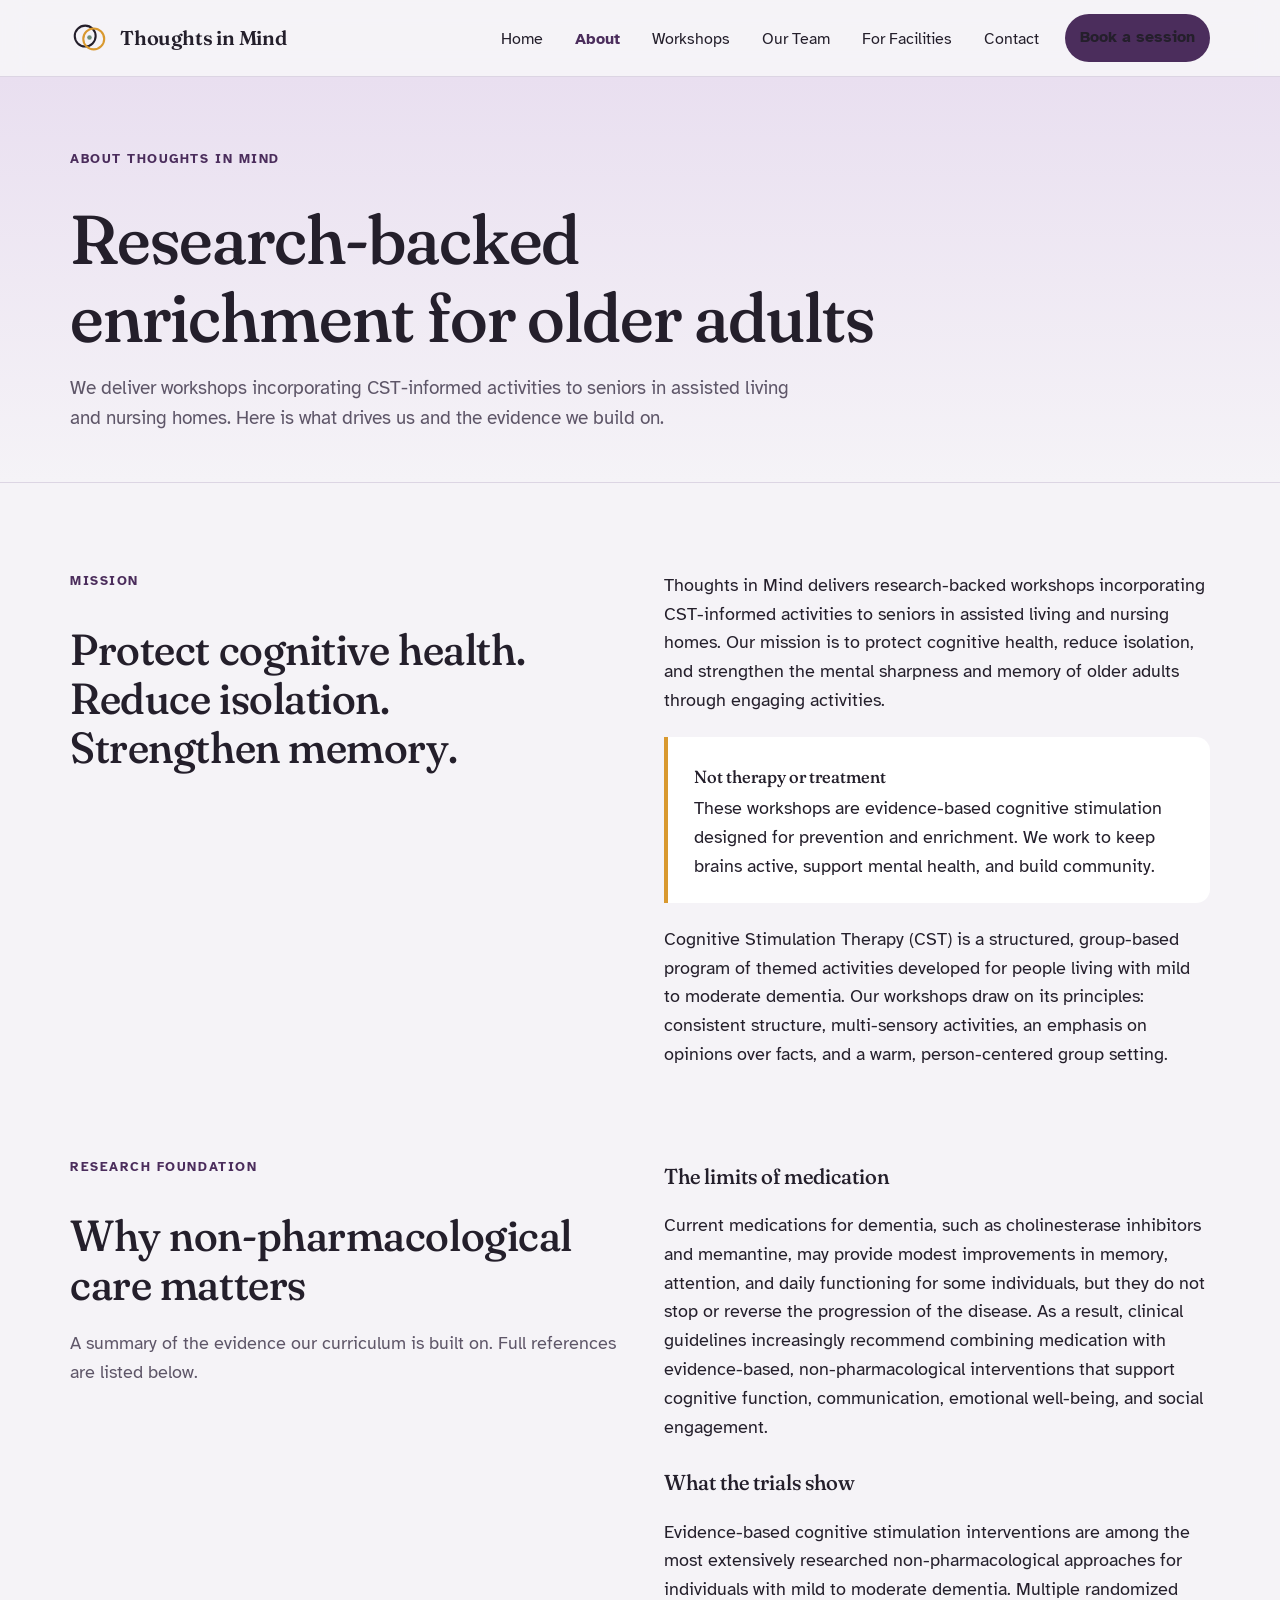
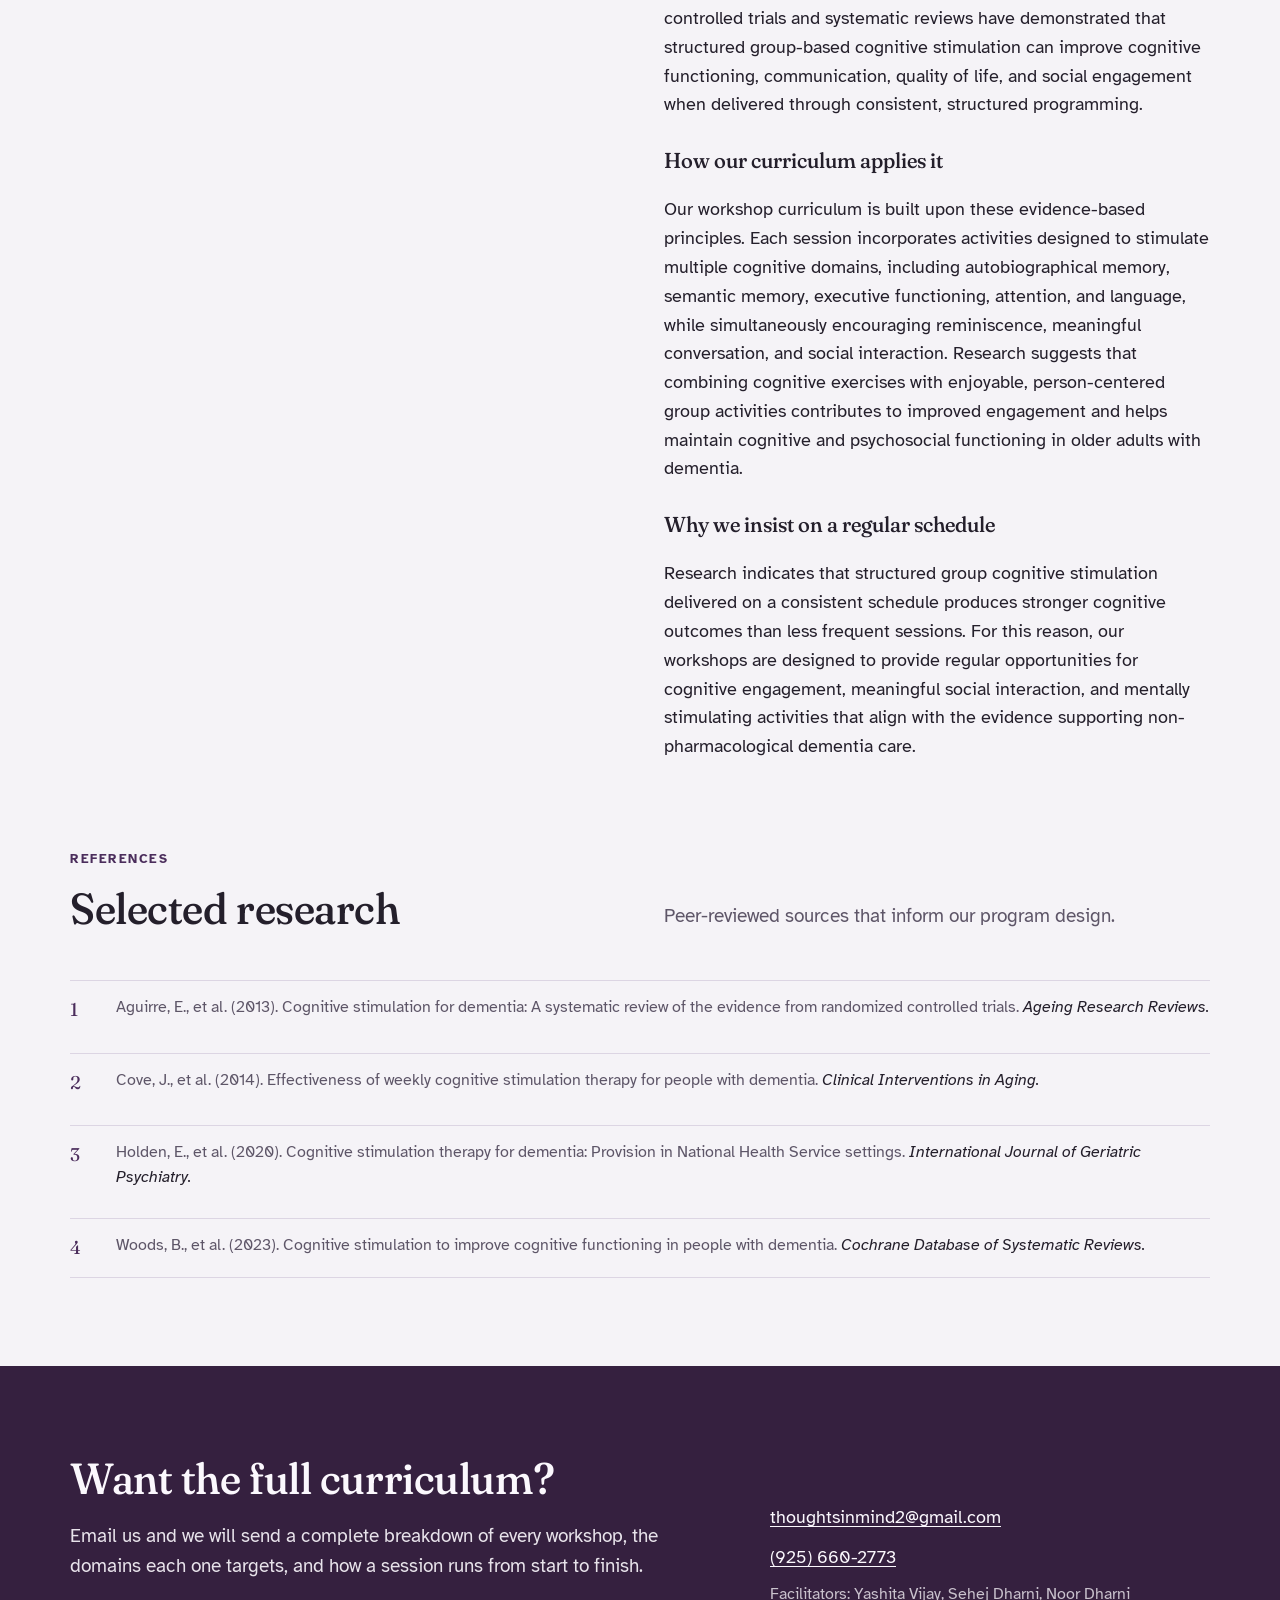
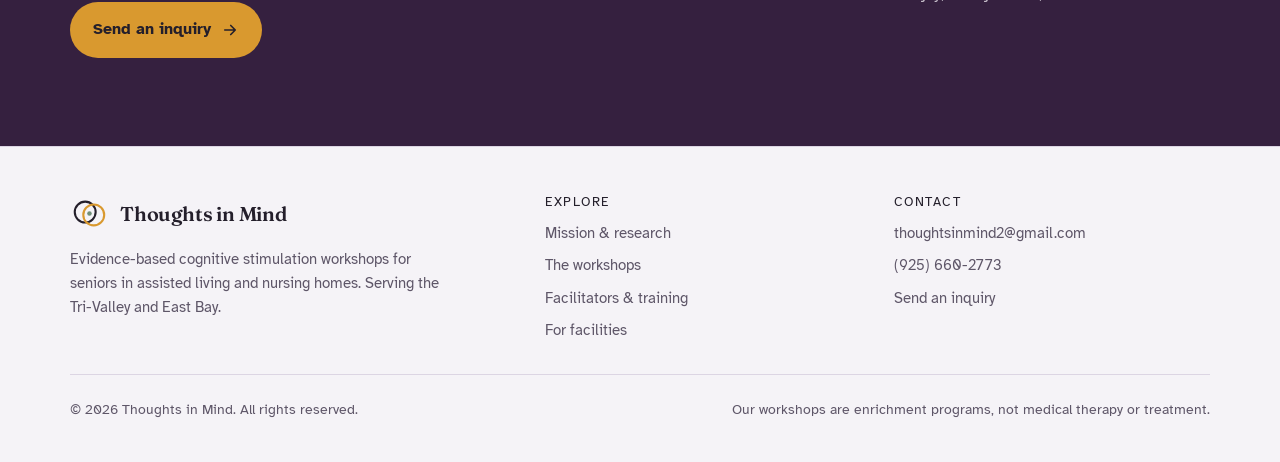
==== about.html @ d36929c8 "Add Thoughts in Mind website Six-page static site: home, about, workshops, team, facilities, contact" ====
<!doctype html>
<html lang="en">
<head>
<meta charset="utf-8">
<meta name="viewport" content="width=device-width, initial-scale=1">
<title>About | Thoughts in Mind</title><meta name="description" content="Our mission and the research foundation behind Thoughts in Mind cognitive stimulation workshops."><link rel="preconnect" href="https://fonts.googleapis.com"><link rel="preconnect" href="https://fonts.gstatic.com" crossorigin><link rel="stylesheet" href="https://fonts.googleapis.com/css2?family=Fraunces:ital,opsz,wght@0,9..144,300..700;1,9..144,300..700&family=Atkinson+Hyperlegible:ital,wght@0,400;0,700;1,400&display=swap"><link rel="stylesheet" href="styles.css">
</head>
<body>
<a class="skip" href="#main">Skip to content</a>
<header class="nav"><div class="wrap">
  <a class="brand" href="index.html"><svg viewBox="0 0 40 40" aria-hidden="true"><circle cx="16" cy="18" r="11" fill="none" stroke="currentColor" stroke-width="2.2"/><circle cx="25" cy="21" r="11" fill="none" stroke="var(--marigold)" stroke-width="2.2"/><circle cx="20.5" cy="19.5" r="2.4" fill="var(--sage)"/></svg><span>Thoughts in Mind</span></a>
  <button class="menu-btn" aria-expanded="false" aria-controls="nav-links" aria-label="Open menu"><svg viewBox="0 0 24 24" fill="none" stroke="currentColor" stroke-width="2" stroke-linecap="round"><path d="M4 7h16M4 12h16M4 17h16"/></svg></button>
  <nav aria-label="Primary"><ul class="nav-links" id="nav-links"><li><a href="index.html">Home</a></li><li><a href="about.html" aria-current="page">About</a></li><li><a href="workshops.html">Workshops</a></li><li><a href="team.html">Our Team</a></li><li><a href="facilities.html">For Facilities</a></li><li><a href="contact.html">Contact</a></li><li class="nav-cta"><a class="btn btn-primary" href="contact.html">Book a session</a></li></ul></nav>
</div></header>
<main id="main">

<section class="page-head"><div class="wrap"><p class="eyebrow">About Thoughts in Mind</p><h1>Research-backed enrichment for older adults</h1><p class="lede">We deliver workshops incorporating CST-informed activities to seniors in assisted living and nursing homes. Here is what drives us and the evidence we build on.</p></div></section>

<section><div class="wrap split">
  <div class="sticky stack"><p class="eyebrow">Mission</p><h2>Protect cognitive health. Reduce isolation. Strengthen memory.</h2></div>
  <div class="prose">
    <p>Thoughts in Mind delivers research-backed workshops incorporating CST-informed activities to seniors in assisted living and nursing homes. Our mission is to protect cognitive health, reduce isolation, and strengthen the mental sharpness and memory of older adults through engaging activities.</p>
    <div class="callout"><h3>Not therapy or treatment</h3><p>These workshops are evidence-based cognitive stimulation designed for prevention and enrichment. We work to keep brains active, support mental health, and build community.</p></div>
    <p>Cognitive Stimulation Therapy (CST) is a structured, group-based program of themed activities developed for people living with mild to moderate dementia. Our workshops draw on its principles: consistent structure, multi-sensory activities, an emphasis on opinions over facts, and a warm, person-centered group setting.</p>
  </div>
</div></section>

<section id="research" style="padding-top:0"><div class="wrap split">
  <div class="sticky stack"><p class="eyebrow">Research foundation</p><h2>Why non-pharmacological care matters</h2><p class="muted">A summary of the evidence our curriculum is built on. Full references are listed below.</p></div>
  <div class="prose">
    <h3>The limits of medication</h3>
    <p>Current medications for dementia, such as cholinesterase inhibitors and memantine, may provide modest improvements in memory, attention, and daily functioning for some individuals, but they do not stop or reverse the progression of the disease. As a result, clinical guidelines increasingly recommend combining medication with evidence-based, non-pharmacological interventions that support cognitive function, communication, emotional well-being, and social engagement.</p>
    <h3>What the trials show</h3>
    <p>Evidence-based cognitive stimulation interventions are among the most extensively researched non-pharmacological approaches for individuals with mild to moderate dementia. Multiple randomized controlled trials and systematic reviews have demonstrated that structured group-based cognitive stimulation can improve cognitive functioning, communication, quality of life, and social engagement when delivered through consistent, structured programming.</p>
    <h3>How our curriculum applies it</h3>
    <p>Our workshop curriculum is built upon these evidence-based principles. Each session incorporates activities designed to stimulate multiple cognitive domains, including autobiographical memory, semantic memory, executive functioning, attention, and language, while simultaneously encouraging reminiscence, meaningful conversation, and social interaction. Research suggests that combining cognitive exercises with enjoyable, person-centered group activities contributes to improved engagement and helps maintain cognitive and psychosocial functioning in older adults with dementia.</p>
    <h3>Why we insist on a regular schedule</h3>
    <p>Research indicates that structured group cognitive stimulation delivered on a consistent schedule produces stronger cognitive outcomes than less frequent sessions. For this reason, our workshops are designed to provide regular opportunities for cognitive engagement, meaningful social interaction, and mentally stimulating activities that align with the evidence supporting non-pharmacological dementia care.</p>
  </div>
</div></section>

<section style="padding-top:0"><div class="wrap">
  <div class="sec-head"><div><p class="eyebrow">References</p><h2>Selected research</h2></div><p class="lede">Peer-reviewed sources that inform our program design.</p></div>
  <ol class="refs">
    <li><span>Aguirre, E., et al. (2013). Cognitive stimulation for dementia: A systematic review of the evidence from randomized controlled trials. <em>Ageing Research Reviews.</em></span></li>
    <li><span>Cove, J., et al. (2014). Effectiveness of weekly cognitive stimulation therapy for people with dementia. <em>Clinical Interventions in Aging.</em></span></li>
    <li><span>Holden, E., et al. (2020). Cognitive stimulation therapy for dementia: Provision in National Health Service settings. <em>International Journal of Geriatric Psychiatry.</em></span></li>
    <li><span>Woods, B., et al. (2023). Cognitive stimulation to improve cognitive functioning in people with dementia. <em>Cochrane Database of Systematic Reviews.</em></span></li>
  </ol>
</div></section>

<section class="cta"><div class="wrap">
  <div class="stack"><h2>Want the full curriculum?</h2><p class="lede" style="color:inherit;opacity:.9">Email us and we will send a complete breakdown of every workshop, the domains each one targets, and how a session runs from start to finish.</p>
    <div class="hero-actions"><a class="btn btn-gold" href="contact.html">Send an inquiry <svg viewBox="0 0 24 24" fill="none" stroke="currentColor" stroke-width="2.2" stroke-linecap="round" stroke-linejoin="round" aria-hidden="true"><path d="M5 12h14M13 6l6 6-6 6"/></svg></a></div></div>
  <div class="contact-lines"><a href="mailto:thoughtsinmind2@gmail.com">thoughtsinmind2@gmail.com</a><a href="tel:+19256602773">(925) 660-2773</a><span class="muted" style="color:inherit;opacity:.75;font-size:1rem">Facilitators: Yashita Vijay, Sehej Dharni, Noor Dharni</span></div>
</div></section>

</main>
<footer><div class="wrap">
  <div><a class="brand" href="index.html"><svg viewBox="0 0 40 40" aria-hidden="true"><circle cx="16" cy="18" r="11" fill="none" stroke="currentColor" stroke-width="2.2"/><circle cx="25" cy="21" r="11" fill="none" stroke="var(--marigold)" stroke-width="2.2"/><circle cx="20.5" cy="19.5" r="2.4" fill="var(--sage)"/></svg><span>Thoughts in Mind</span></a>
    <p style="margin-top:14px;max-width:38ch">Evidence-based cognitive stimulation workshops for seniors in assisted living and nursing homes. Serving the Tri-Valley and East Bay.</p></div>
  <div><h4>Explore</h4><ul><li><a href="about.html">Mission &amp; research</a></li><li><a href="workshops.html">The workshops</a></li><li><a href="team.html">Facilitators &amp; training</a></li><li><a href="facilities.html">For facilities</a></li></ul></div>
  <div><h4>Contact</h4><ul><li><a href="mailto:thoughtsinmind2@gmail.com">thoughtsinmind2@gmail.com</a></li><li><a href="tel:+19256602773">(925) 660-2773</a></li><li><a href="contact.html">Send an inquiry</a></li></ul></div>
  <div class="foot-note"><span>&copy; <span id="year">2026</span> Thoughts in Mind. All rights reserved.</span><span>Our workshops are enrichment programs, not medical therapy or treatment.</span></div>
</div></footer>
<script src="site.js"></script>
</body>
</html>
---- styles.css ----
/* Thoughts in Mind — shared styles */
:root {
  --ground: #F5F3F7;
  --surface: #FFFFFF;
  --surface-2: #ECE7F0;
  --ink: #241F2B;
  --muted: #5E5668;
  --line: #DCD5E3;
  --plum: #4B2D5C;
  --plum-deep: #35203F;
  --plum-soft: #E9DFF0;
  --marigold: #D9992F;
  --marigold-soft: #F7E9CF;
  --sage: #6F8E78;
  --sage-soft: #E1EBE3;
  --on-plum: #FBF8FD;
  --shadow: 0 18px 40px -24px rgba(53, 32, 63, .35);
  --radius: 14px;
  color-scheme: light;
}
@media (prefers-color-scheme: dark) {
  :root:not([data-theme="light"]) {
    --ground: #17131D; --surface: #211B29; --surface-2: #2A2333; --ink: #ECE6F0; --muted: #B3A9BE;
    --line: #362D41; --plum: #CBA9DC; --plum-deep: #E2CDEB; --plum-soft: #2E2438; --marigold: #EEBD5E;
    --marigold-soft: #3A2E1E; --sage: #93B39A; --sage-soft: #1F2B22; --on-plum: #17131D;
    --shadow: 0 18px 40px -24px rgba(0,0,0,.6); color-scheme: dark;
  }
}
:root[data-theme="dark"] {
  --ground: #17131D; --surface: #211B29; --surface-2: #2A2333; --ink: #ECE6F0; --muted: #B3A9BE;
  --line: #362D41; --plum: #CBA9DC; --plum-deep: #E2CDEB; --plum-soft: #2E2438; --marigold: #EEBD5E;
  --marigold-soft: #3A2E1E; --sage: #93B39A; --sage-soft: #1F2B22; --on-plum: #17131D;
  --shadow: 0 18px 40px -24px rgba(0,0,0,.6); color-scheme: dark;
}

*, *::before, *::after { box-sizing: border-box; }
html { scroll-behavior: smooth; }
@media (prefers-reduced-motion: reduce) { html { scroll-behavior: auto; } *, *::before, *::after { animation: none !important; transition: none !important; } }
body {
  margin: 0; background: var(--ground); color: var(--ink);
  font-family: "Atkinson Hyperlegible", "Segoe UI", system-ui, sans-serif;
  font-size: 18px; line-height: 1.6; -webkit-font-smoothing: antialiased;
}
img, svg { max-width: 100%; display: block; }
a { color: var(--plum); text-decoration-thickness: 1px; text-underline-offset: 3px; }
a:hover { color: var(--plum-deep); }
:focus-visible { outline: 3px solid var(--marigold); outline-offset: 3px; border-radius: 4px; }
h1, h2, h3, h4 { font-family: "Fraunces", Georgia, "Times New Roman", serif; font-weight: 500; line-height: 1.12; margin: 0; text-wrap: balance; color: var(--ink); font-variation-settings: "SOFT" 60, "opsz" 72; }
h1 { font-size: clamp(2.5rem, 5.4vw, 4.4rem); letter-spacing: -.015em; }
h2 { font-size: clamp(1.9rem, 3.4vw, 2.75rem); letter-spacing: -.01em; }
h3 { font-size: 1.35rem; }
p { margin: 0; }
.measure { max-width: 66ch; }
.eyebrow { font-size: .8rem; letter-spacing: .12em; text-transform: uppercase; font-weight: 700; color: var(--plum); margin-bottom: 14px; }
.lede { font-size: 1.2rem; color: var(--muted); line-height: 1.55; }
.muted { color: var(--muted); }
.skip { position: absolute; left: -999px; top: 8px; background: var(--plum); color: var(--on-plum); padding: 8px 14px; z-index: 100; }
.skip:focus { left: 8px; }

.wrap { width: min(1140px, calc(100% - 48px)); margin: 0 auto; }
section { padding: 88px 0; }
.stack { display: grid; gap: 20px; }
.stack-sm { display: grid; gap: 12px; }

/* Nav */
.nav { position: sticky; top: 0; z-index: 50; background: color-mix(in srgb, var(--ground) 88%, transparent); backdrop-filter: blur(12px); border-bottom: 1px solid var(--line); }
.nav .wrap { display: flex; align-items: center; justify-content: space-between; gap: 24px; min-height: 76px; }
.brand { display: flex; align-items: center; gap: 12px; white-space: nowrap; text-decoration: none; color: var(--ink); font-family: "Fraunces", Georgia, serif; font-size: 1.25rem; font-weight: 600; letter-spacing: -.01em; }
.brand svg { width: 38px; height: 38px; }
.nav-links { display: flex; align-items: center; gap: 4px; list-style: none; margin: 0; padding: 0; }
.nav-links a { text-decoration: none; color: var(--ink); padding: 10px 14px; border-radius: 999px; font-size: .98rem; }
.nav-links a:hover { background: var(--surface-2); }
.nav-links a[aria-current="page"] { color: var(--plum); font-weight: 700; }
.nav-cta { margin-left: 8px; }
.menu-btn { display: none; background: none; border: 1px solid var(--line); border-radius: 10px; padding: 8px 10px; color: var(--ink); cursor: pointer; }
.menu-btn svg { width: 24px; height: 24px; }
@media (max-width: 900px) {
  .menu-btn { display: inline-flex; }
  .nav-links { display: none; position: absolute; left: 0; right: 0; top: 76px; flex-direction: column; align-items: stretch; background: var(--surface); border-bottom: 1px solid var(--line); padding: 12px 24px 20px; gap: 6px; box-shadow: var(--shadow); }
  .nav-links.open { display: flex; }
  .nav-links a { padding: 12px 14px; }
  .nav-cta { margin: 6px 0 0; }
}

/* Buttons */
.btn { display: inline-flex; align-items: center; gap: 10px; padding: 14px 22px; border-radius: 999px; font-weight: 700; text-decoration: none; font-size: 1rem; border: 1px solid transparent; transition: transform .15s ease, background .15s ease; cursor: pointer; font-family: inherit; }
.btn:hover { transform: translateY(-1px); }
.btn-primary { background: var(--plum); color: var(--on-plum); }
.btn-primary:hover { background: var(--plum-deep); color: var(--on-plum); }
.btn-ghost { background: transparent; color: var(--ink); border-color: var(--line); }
.btn-ghost:hover { background: var(--surface-2); color: var(--ink); }
.btn-gold { background: var(--marigold); color: #241F2B; }
.btn-gold:hover { background: color-mix(in srgb, var(--marigold) 85%, black); color: #241F2B; }
.btn svg { width: 18px; height: 18px; }

/* Hero (home) */
.hero { padding: 72px 0 64px; position: relative; overflow: hidden; }
.hero .wrap { display: grid; grid-template-columns: 1.05fr .95fr; gap: 48px; align-items: center; }
.hero-copy { display: grid; gap: 26px; }
.hero-actions { display: flex; flex-wrap: wrap; gap: 12px; }
.hero-art { position: relative; aspect-ratio: 1 / 1; max-height: 560px; }
.hero-art canvas { width: 100%; height: 100%; border-radius: 50% 50% 50% 50% / 46% 46% 54% 54%; background: radial-gradient(circle at 35% 30%, var(--plum-soft), var(--surface) 70%); box-shadow: var(--shadow); }
.hero-art figcaption { position: absolute; left: 50%; bottom: -14px; transform: translateX(-50%); background: var(--surface); border: 1px solid var(--line); border-radius: 999px; padding: 8px 16px; font-size: .85rem; color: var(--muted); white-space: nowrap; }
.trust { display: flex; flex-wrap: wrap; gap: 10px 28px; padding-top: 6px; border-top: 1px solid var(--line); margin-top: 6px; padding-top: 22px; }
.trust li { list-style: none; display: flex; align-items: center; gap: 10px; font-size: .95rem; color: var(--muted); }
.trust svg { width: 20px; height: 20px; color: var(--sage); flex: none; }
.trust ul { display: contents; }
@media (max-width: 900px) { .hero .wrap { grid-template-columns: 1fr; } .hero-art { max-width: 420px; margin: 0 auto; } }

/* Statement band */
.band { background: var(--plum); color: var(--on-plum); padding: 64px 0; }
.band p, .band h2 { color: var(--on-plum); }
.band .statement { font-family: "Fraunces", Georgia, serif; font-size: clamp(1.5rem, 2.8vw, 2.2rem); line-height: 1.3; font-weight: 400; font-style: italic; max-width: 26ch; text-wrap: balance; }
.band .wrap { display: grid; grid-template-columns: 1.1fr .9fr; gap: 40px; align-items: center; }
.band .aside { font-size: 1.05rem; opacity: .9; max-width: 44ch; }
@media (max-width: 800px) { .band .wrap { grid-template-columns: 1fr; } }

/* Section headers */
.sec-head { display: grid; grid-template-columns: 1fr 1fr; gap: 24px 48px; align-items: end; margin-bottom: 48px; }
.sec-head .lede { max-width: 52ch; }
@media (max-width: 800px) { .sec-head { grid-template-columns: 1fr; } }

/* Pillars */
.pillars { display: grid; grid-template-columns: repeat(3, 1fr); gap: 28px; }
.pillar { display: grid; gap: 14px; padding-top: 22px; border-top: 3px solid var(--marigold); }
.pillar:nth-child(2) { border-top-color: var(--sage); }
.pillar:nth-child(3) { border-top-color: var(--plum); }
.pillar p { color: var(--muted); }
@media (max-width: 800px) { .pillars { grid-template-columns: 1fr; } }

/* Workshop grid */
.topics { display: grid; grid-template-columns: repeat(3, 1fr); gap: 20px; }
.topic { background: var(--surface); border: 1px solid var(--line); border-radius: var(--radius); padding: 26px; display: grid; gap: 12px; align-content: start; text-decoration: none; color: var(--ink); transition: transform .18s ease, box-shadow .18s ease; }
.topic:hover { transform: translateY(-3px); box-shadow: var(--shadow); color: var(--ink); }
.topic .icon { width: 48px; height: 48px; display: grid; place-items: center; border-radius: 12px; background: var(--plum-soft); color: var(--plum); }
.topic .icon svg { width: 26px; height: 26px; }
.topic h3 { font-size: 1.25rem; }
.topic .sub { color: var(--muted); font-size: .98rem; }
.topic .tag { font-size: .8rem; letter-spacing: .08em; text-transform: uppercase; color: var(--sage); font-weight: 700; }
.topic-more { border-style: dashed; background: transparent; justify-items: start; }
@media (max-width: 900px) { .topics { grid-template-columns: 1fr 1fr; } }
@media (max-width: 600px) { .topics { grid-template-columns: 1fr; } }

/* Evidence */
.evidence { background: var(--surface); border-top: 1px solid var(--line); border-bottom: 1px solid var(--line); }
.evidence .wrap { display: grid; grid-template-columns: .9fr 1.1fr; gap: 56px; align-items: start; }
.stat { background: var(--marigold-soft); border-radius: var(--radius); padding: 32px; display: grid; gap: 8px; }
.stat .big { font-family: "Fraunces", Georgia, serif; font-size: clamp(3rem, 6vw, 4.5rem); line-height: 1; color: var(--ink); font-variant-numeric: tabular-nums; }
.stat .cap { color: var(--muted); max-width: 30ch; }
.points { display: grid; gap: 22px; list-style: none; margin: 0; padding: 0; }
.points li { display: grid; grid-template-columns: 44px 1fr; gap: 16px; align-items: start; }
.points .dot { width: 44px; height: 44px; border-radius: 50%; background: var(--sage-soft); color: var(--sage); display: grid; place-items: center; }
.points .dot svg { width: 22px; height: 22px; }
.points h3 { font-size: 1.15rem; margin-bottom: 4px; }
.points p { color: var(--muted); }
@media (max-width: 800px) { .evidence .wrap { grid-template-columns: 1fr; } }

/* Domains strip */
.domains { display: flex; flex-wrap: wrap; gap: 10px; list-style: none; padding: 0; margin: 0; }
.domains li { padding: 10px 16px; border-radius: 999px; background: var(--surface); border: 1px solid var(--line); font-size: .95rem; }

/* Steps */
.steps { display: grid; grid-template-columns: repeat(3, 1fr); gap: 28px; counter-reset: step; }
.step { position: relative; background: var(--surface); border: 1px solid var(--line); border-radius: var(--radius); padding: 28px 26px 26px; display: grid; gap: 10px; align-content: start; }
.step::before { counter-increment: step; content: counter(step); font-family: "Fraunces", Georgia, serif; font-size: 2.4rem; color: var(--marigold); line-height: 1; }
.step p { color: var(--muted); }
@media (max-width: 800px) { .steps { grid-template-columns: 1fr; } }

/* Team */
.team { display: grid; grid-template-columns: repeat(3, 1fr); gap: 24px; }
.person { background: var(--surface); border: 1px solid var(--line); border-radius: var(--radius); padding: 26px; display: grid; gap: 12px; align-content: start; }
.avatar { width: 64px; height: 64px; border-radius: 50%; display: grid; place-items: center; font-family: "Fraunces", Georgia, serif; font-size: 1.4rem; color: var(--on-plum); background: var(--plum); }
.avatar.gold { background: var(--marigold); color: #241F2B; }
.avatar.sage { background: var(--sage); color: #fff; }
.person .role { color: var(--muted); font-size: .98rem; }
.creds { list-style: none; padding: 0; margin: 4px 0 0; display: grid; gap: 8px; font-size: .95rem; }
.creds li { display: flex; gap: 10px; align-items: start; }
.creds svg { width: 18px; height: 18px; flex: none; margin-top: 4px; color: var(--sage); }
@media (max-width: 900px) { .team { grid-template-columns: 1fr; } }

/* CTA */
.cta { background: var(--plum-deep); color: var(--on-plum); }
.cta .wrap { display: grid; grid-template-columns: 1.2fr .8fr; gap: 40px; align-items: center; }
.cta h2, .cta p { color: var(--on-plum); }
.cta .contact-lines { display: grid; gap: 10px; font-size: 1.15rem; }
.cta .contact-lines a { color: var(--on-plum); }
@media (max-width: 800px) { .cta .wrap { grid-template-columns: 1fr; } }
:root[data-theme="dark"] .cta, :root[data-theme="dark"] .band { --on-plum: #17131D; }

/* Footer */
footer { padding: 48px 0 40px; border-top: 1px solid var(--line); color: var(--muted); font-size: .95rem; }
footer .wrap { display: grid; grid-template-columns: 1.4fr 1fr 1fr; gap: 32px; }
footer h4 { font-family: inherit; font-size: .8rem; letter-spacing: .12em; text-transform: uppercase; color: var(--ink); margin-bottom: 12px; }
footer ul { list-style: none; margin: 0; padding: 0; display: grid; gap: 8px; }
footer a { color: var(--muted); text-decoration: none; }
footer a:hover { color: var(--plum); text-decoration: underline; }
.foot-note { grid-column: 1 / -1; padding-top: 24px; border-top: 1px solid var(--line); display: flex; flex-wrap: wrap; justify-content: space-between; gap: 12px; font-size: .88rem; }
@media (max-width: 800px) { footer .wrap { grid-template-columns: 1fr; } }

/* Inner-page header */
.page-head { padding: 72px 0 48px; border-bottom: 1px solid var(--line); background: linear-gradient(180deg, var(--plum-soft), var(--ground)); }
.page-head .wrap { display: grid; gap: 18px; }
.page-head .lede { max-width: 60ch; }

/* Prose */
.prose { display: grid; gap: 22px; max-width: 70ch; }
.prose h2 { margin-top: 24px; font-size: clamp(1.6rem, 2.6vw, 2.1rem); }
.prose h3 { margin-top: 8px; }
.prose ul { margin: 0; padding-left: 22px; display: grid; gap: 8px; }
.split { display: grid; grid-template-columns: 1fr 1fr; gap: 48px; align-items: start; }
.split .sticky { position: sticky; top: 100px; }
@media (max-width: 900px) { .split { grid-template-columns: 1fr; } .split .sticky { position: static; } }

/* Callout */
.callout { background: var(--surface); border-left: 4px solid var(--marigold); border-radius: 0 var(--radius) var(--radius) 0; padding: 22px 26px; display: grid; gap: 8px; }
.callout.sage { border-left-color: var(--sage); }
.callout.plum { border-left-color: var(--plum); }
.callout h3 { font-size: 1.1rem; }

/* References */
.refs { list-style: none; padding: 0; margin: 0; display: grid; gap: 14px; counter-reset: ref; }
.refs li { display: grid; grid-template-columns: 34px 1fr; gap: 12px; font-size: .98rem; color: var(--muted); padding: 14px 0; border-top: 1px solid var(--line); }
.refs li::before { counter-increment: ref; content: counter(ref); font-family: "Fraunces", Georgia, serif; color: var(--plum); font-size: 1.15rem; }
.refs li:last-child { border-bottom: 1px solid var(--line); }
.refs em { color: var(--ink); }

/* Workshop detail list */
.ws-list { display: grid; gap: 20px; }
.ws { display: grid; grid-template-columns: 72px 1fr; gap: 22px; background: var(--surface); border: 1px solid var(--line); border-radius: var(--radius); padding: 28px; }
.ws .icon { width: 64px; height: 64px; display: grid; place-items: center; border-radius: 16px; background: var(--plum-soft); color: var(--plum); }
.ws .icon svg { width: 32px; height: 32px; }
.ws .body { display: grid; gap: 10px; }
.ws .sub { color: var(--plum); font-weight: 700; font-size: .98rem; }
.ws p { color: var(--muted); }
.ws .doms { display: flex; flex-wrap: wrap; gap: 8px; list-style: none; padding: 0; margin: 6px 0 0; }
.ws .doms li { font-size: .82rem; padding: 5px 11px; border-radius: 999px; background: var(--sage-soft); color: var(--ink); }
@media (max-width: 600px) { .ws { grid-template-columns: 1fr; } }

/* Session timeline */
.timeline { display: grid; gap: 0; list-style: none; padding: 0; margin: 0; }
.timeline li { display: grid; grid-template-columns: 110px 1fr; gap: 18px; padding: 18px 0; border-top: 1px solid var(--line); }
.timeline li:last-child { border-bottom: 1px solid var(--line); }
.timeline .t { font-size: .8rem; letter-spacing: .1em; text-transform: uppercase; font-weight: 700; color: var(--marigold); padding-top: 4px; }
.timeline h3 { font-size: 1.1rem; margin-bottom: 4px; }
.timeline p { color: var(--muted); }

/* FAQ */
.faq { display: grid; gap: 0; }
.faq details { border-top: 1px solid var(--line); }
.faq details:last-child { border-bottom: 1px solid var(--line); }
.faq summary { cursor: pointer; padding: 20px 0; font-family: "Fraunces", Georgia, serif; font-size: 1.2rem; list-style: none; display: flex; justify-content: space-between; gap: 16px; align-items: center; }
.faq summary::-webkit-details-marker { display: none; }
.faq summary::after { content: "+"; font-size: 1.6rem; color: var(--plum); line-height: 1; flex: none; }
.faq details[open] summary::after { content: "–"; }
.faq .a { padding: 0 0 22px; color: var(--muted); max-width: 66ch; }

/* Checklist */
.check { list-style: none; padding: 0; margin: 0; display: grid; gap: 12px; }
.check li { display: grid; grid-template-columns: 26px 1fr; gap: 12px; align-items: start; }
.check svg { width: 22px; height: 22px; color: var(--sage); margin-top: 4px; }

/* Contact */
.contact-grid { display: grid; grid-template-columns: .9fr 1.1fr; gap: 48px; align-items: start; }
.contact-card { background: var(--surface); border: 1px solid var(--line); border-radius: var(--radius); padding: 28px; display: grid; gap: 18px; }
.contact-card .line { display: grid; gap: 4px; }
.contact-card .line span { font-size: .8rem; letter-spacing: .1em; text-transform: uppercase; color: var(--muted); font-weight: 700; }
.contact-card .line a { font-size: 1.15rem; text-decoration: none; }
form { display: grid; gap: 18px; }
.field { display: grid; gap: 6px; }
.field label { font-weight: 700; font-size: .95rem; }
.field input, .field select, .field textarea { font: inherit; padding: 12px 14px; border: 1px solid var(--line); border-radius: 10px; background: var(--surface); color: var(--ink); width: 100%; }
.field textarea { min-height: 140px; resize: vertical; }
.two { display: grid; grid-template-columns: 1fr 1fr; gap: 18px; }
.form-note { font-size: .9rem; color: var(--muted); }
@media (max-width: 900px) { .contact-grid { grid-template-columns: 1fr; } .two { grid-template-columns: 1fr; } }

/* Utility */
.grid-2 { display: grid; grid-template-columns: 1fr 1fr; gap: 28px; }
@media (max-width: 800px) { .grid-2 { grid-template-columns: 1fr; } }
.card { background: var(--surface); border: 1px solid var(--line); border-radius: var(--radius); padding: 26px; display: grid; gap: 12px; align-content: start; }
.card p { color: var(--muted); }
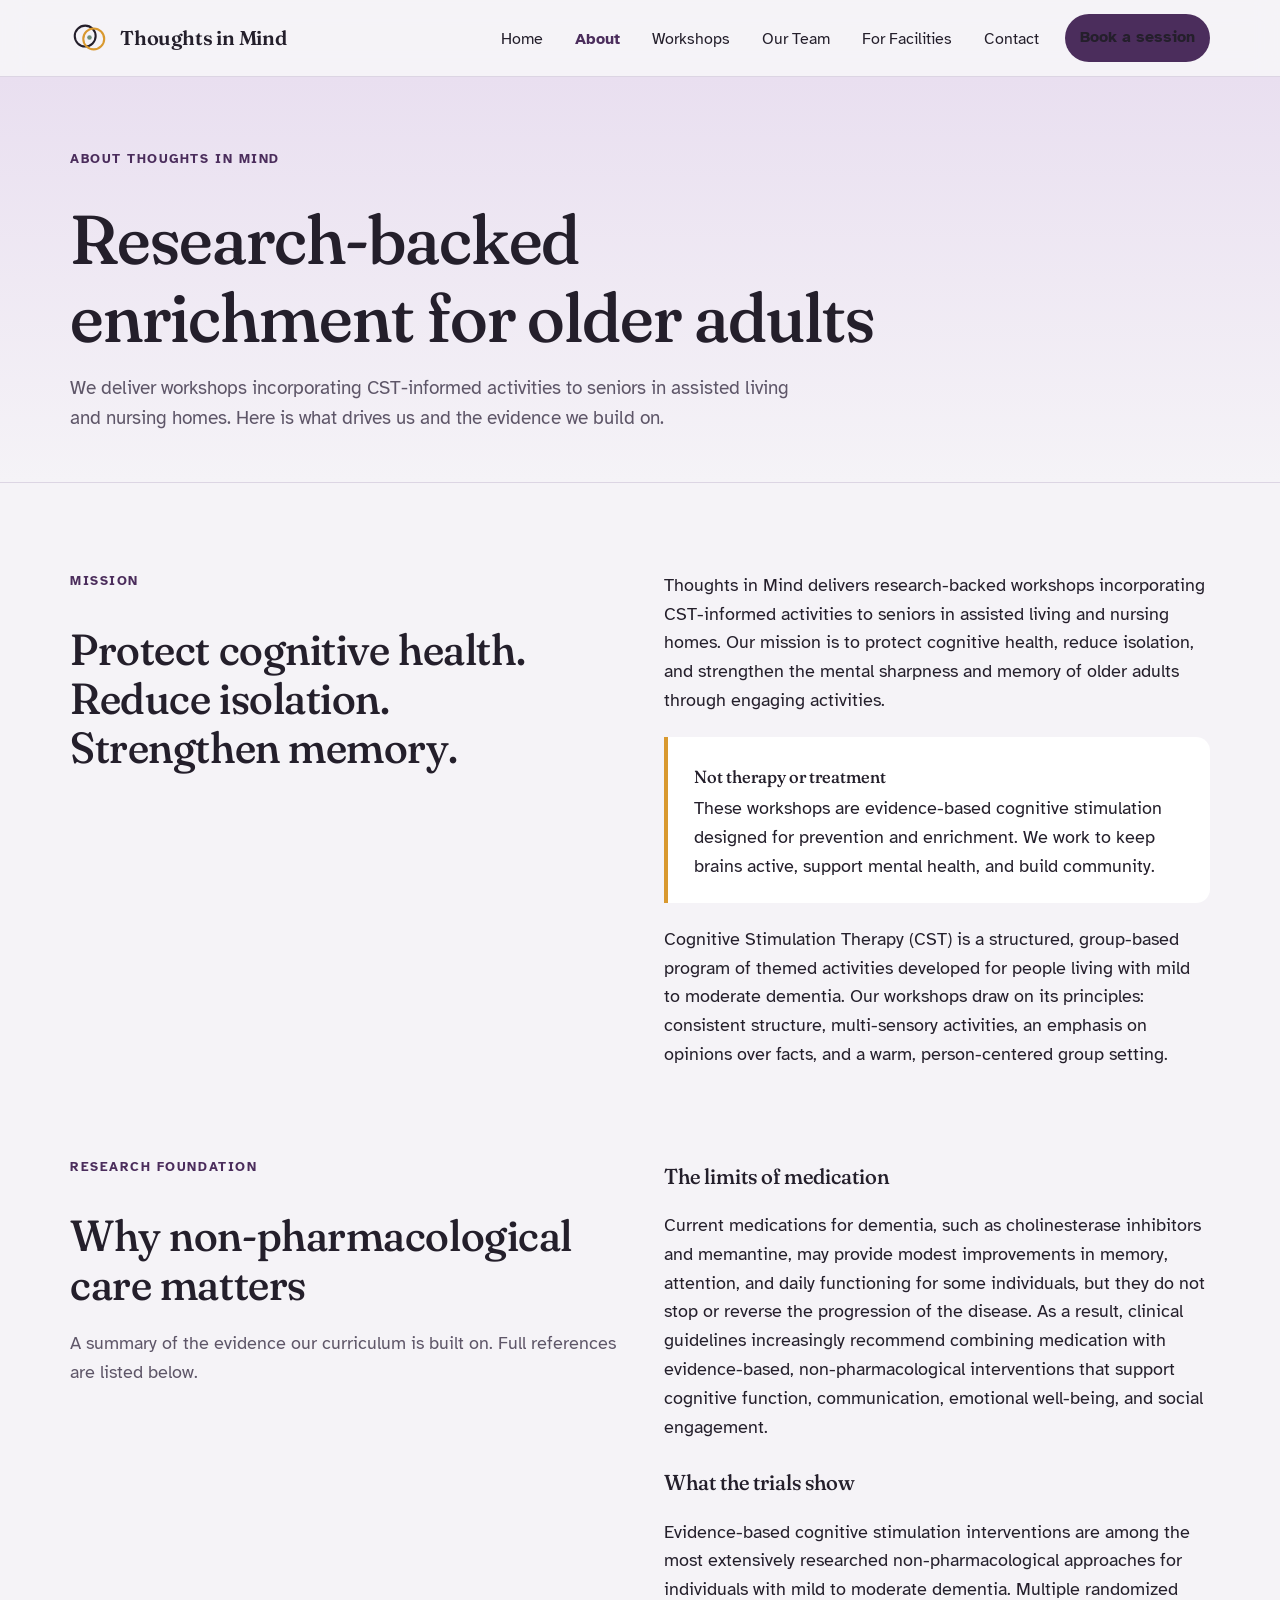
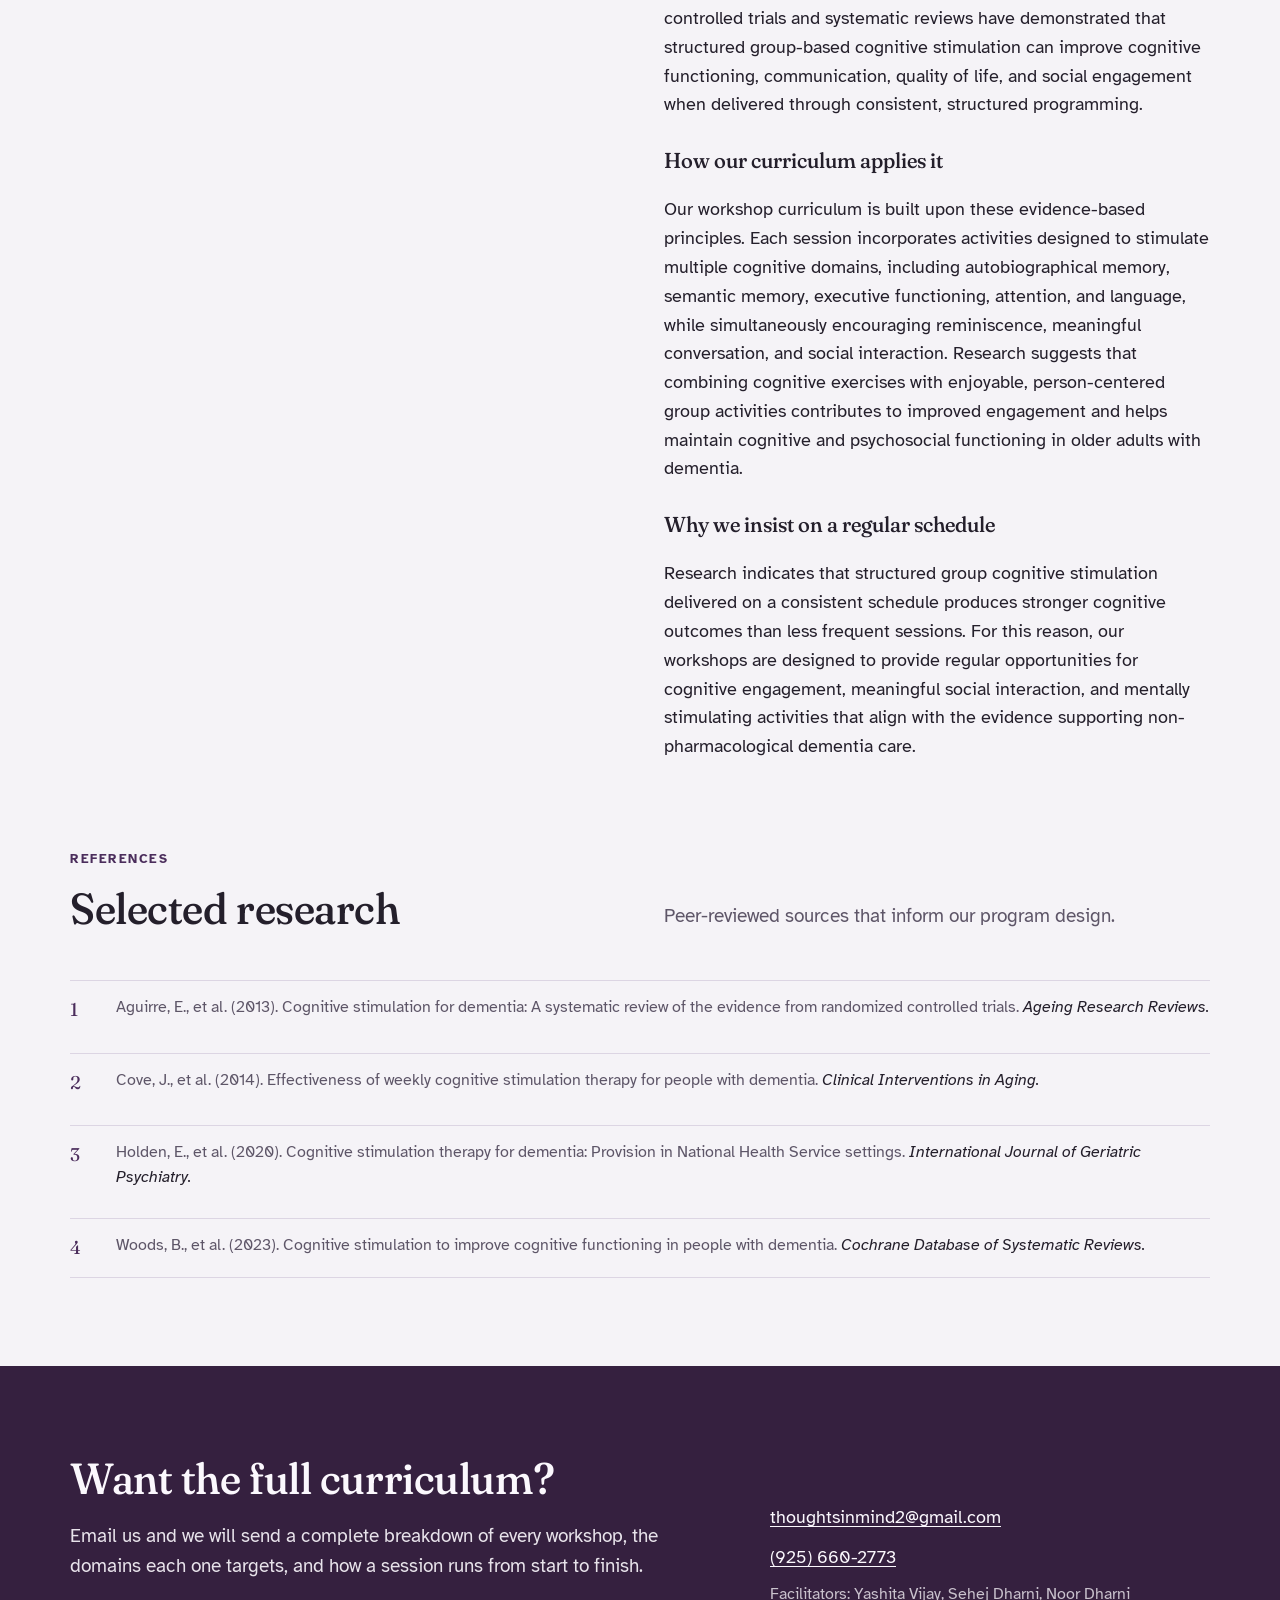
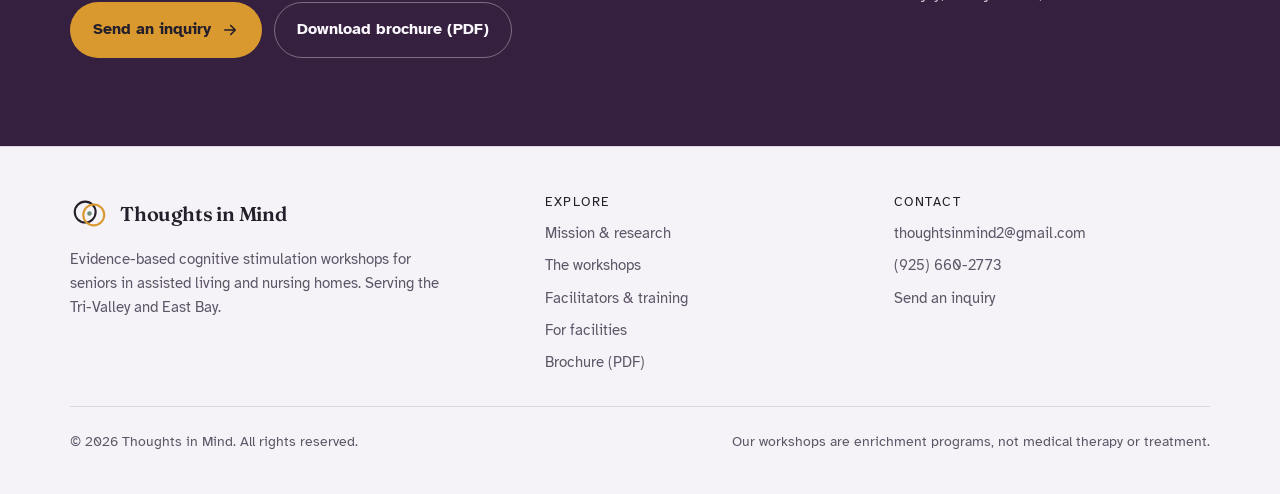
==== commit af43392a: "Add session photos, gallery, and downloadable PDF brochure Co-Authored-By: Claude Fable 5.1 <noreply" ====
--- a/about.html
+++ b/about.html
@@ -51,7 +51,7 @@
 
 <section class="cta"><div class="wrap">
   <div class="stack"><h2>Want the full curriculum?</h2><p class="lede" style="color:inherit;opacity:.9">Email us and we will send a complete breakdown of every workshop, the domains each one targets, and how a session runs from start to finish.</p>
-    <div class="hero-actions"><a class="btn btn-gold" href="contact.html">Send an inquiry <svg viewBox="0 0 24 24" fill="none" stroke="currentColor" stroke-width="2.2" stroke-linecap="round" stroke-linejoin="round" aria-hidden="true"><path d="M5 12h14M13 6l6 6-6 6"/></svg></a></div></div>
+    <div class="hero-actions"><a class="btn btn-gold" href="contact.html">Send an inquiry <svg viewBox="0 0 24 24" fill="none" stroke="currentColor" stroke-width="2.2" stroke-linecap="round" stroke-linejoin="round" aria-hidden="true"><path d="M5 12h14M13 6l6 6-6 6"/></svg></a><a class="btn btn-ghost" style="color:inherit;border-color:rgba(255,255,255,.35)" href="Thoughts-in-Mind-Brochure.pdf" download>Download brochure (PDF)</a></div></div>
   <div class="contact-lines"><a href="mailto:thoughtsinmind2@gmail.com">thoughtsinmind2@gmail.com</a><a href="tel:+19256602773">(925) 660-2773</a><span class="muted" style="color:inherit;opacity:.75;font-size:1rem">Facilitators: Yashita Vijay, Sehej Dharni, Noor Dharni</span></div>
 </div></section>
 
@@ -59,7 +59,7 @@
 <footer><div class="wrap">
   <div><a class="brand" href="index.html"><svg viewBox="0 0 40 40" aria-hidden="true"><circle cx="16" cy="18" r="11" fill="none" stroke="currentColor" stroke-width="2.2"/><circle cx="25" cy="21" r="11" fill="none" stroke="var(--marigold)" stroke-width="2.2"/><circle cx="20.5" cy="19.5" r="2.4" fill="var(--sage)"/></svg><span>Thoughts in Mind</span></a>
     <p style="margin-top:14px;max-width:38ch">Evidence-based cognitive stimulation workshops for seniors in assisted living and nursing homes. Serving the Tri-Valley and East Bay.</p></div>
-  <div><h4>Explore</h4><ul><li><a href="about.html">Mission &amp; research</a></li><li><a href="workshops.html">The workshops</a></li><li><a href="team.html">Facilitators &amp; training</a></li><li><a href="facilities.html">For facilities</a></li></ul></div>
+  <div><h4>Explore</h4><ul><li><a href="about.html">Mission &amp; research</a></li><li><a href="workshops.html">The workshops</a></li><li><a href="team.html">Facilitators &amp; training</a></li><li><a href="facilities.html">For facilities</a></li><li><a href="Thoughts-in-Mind-Brochure.pdf" download>Brochure (PDF)</a></li></ul></div>
   <div><h4>Contact</h4><ul><li><a href="mailto:thoughtsinmind2@gmail.com">thoughtsinmind2@gmail.com</a></li><li><a href="tel:+19256602773">(925) 660-2773</a></li><li><a href="contact.html">Send an inquiry</a></li></ul></div>
   <div class="foot-note"><span>&copy; <span id="year">2026</span> Thoughts in Mind. All rights reserved.</span><span>Our workshops are enrichment programs, not medical therapy or treatment.</span></div>
 </div></footer>
--- a/styles.css
+++ b/styles.css
@@ -279,3 +279,32 @@
 @media (max-width: 800px) { .grid-2 { grid-template-columns: 1fr; } }
 .card { background: var(--surface); border: 1px solid var(--line); border-radius: var(--radius); padding: 26px; display: grid; gap: 12px; align-content: start; }
 .card p { color: var(--muted); }
+
+/* Photos */
+.hero-photo { position: relative; aspect-ratio: 4 / 5; max-height: 600px; margin: 0; }
+.hero-photo img { width: 100%; height: 100%; object-fit: cover; border-radius: 46% 54% 50% 50% / 52% 48% 52% 48%; box-shadow: var(--shadow); }
+.hero-photo::before { content: ""; position: absolute; inset: -18px -18px auto auto; width: 42%; aspect-ratio: 1; border-radius: 50%; background: var(--marigold-soft); z-index: -1; }
+.hero-photo::after { content: ""; position: absolute; left: -22px; bottom: 6%; width: 30%; aspect-ratio: 1; border-radius: 50%; background: var(--sage-soft); z-index: -1; }
+.hero-photo figcaption { position: absolute; left: 50%; bottom: -14px; transform: translateX(-50%); background: var(--surface); border: 1px solid var(--line); border-radius: 999px; padding: 8px 16px; font-size: .85rem; color: var(--muted); white-space: nowrap; }
+@media (max-width: 900px) { .hero-photo { max-width: 400px; margin: 0 auto; } }
+
+.gallery { display: grid; grid-template-columns: repeat(4, 1fr); grid-auto-rows: 240px; gap: 16px; }
+.gallery figure { margin: 0; position: relative; border-radius: var(--radius); overflow: hidden; background: var(--surface-2); }
+.gallery img { width: 100%; height: 100%; object-fit: cover; transition: transform .4s ease; }
+.gallery figure:hover img { transform: scale(1.03); }
+.gallery figcaption { position: absolute; left: 0; right: 0; bottom: 0; padding: 40px 16px 14px; color: #fff; font-size: .92rem; background: linear-gradient(180deg, transparent, rgba(36,31,43,.82)); }
+.gallery .tall { grid-row: span 2; }
+.gallery .wide { grid-column: span 2; }
+@media (max-width: 900px) { .gallery { grid-template-columns: 1fr 1fr; grid-auto-rows: 200px; } }
+@media (max-width: 560px) { .gallery { grid-template-columns: 1fr; grid-auto-rows: 240px; } .gallery .tall { grid-row: span 1; } .gallery .wide { grid-column: span 1; } }
+
+.photo-band { display: grid; grid-template-columns: 1fr 1fr; gap: 24px; }
+.photo-band figure { margin: 0; border-radius: var(--radius); overflow: hidden; aspect-ratio: 3 / 2; }
+.photo-band img { width: 100%; height: 100%; object-fit: cover; }
+@media (max-width: 700px) { .photo-band { grid-template-columns: 1fr; } }
+
+.split-photo { border-radius: var(--radius); overflow: hidden; aspect-ratio: 4 / 5; margin: 0; }
+.split-photo img { width: 100%; height: 100%; object-fit: cover; }
+
+.dl { display: inline-flex; align-items: center; gap: 10px; }
+.dl small { font-weight: 400; opacity: .75; }
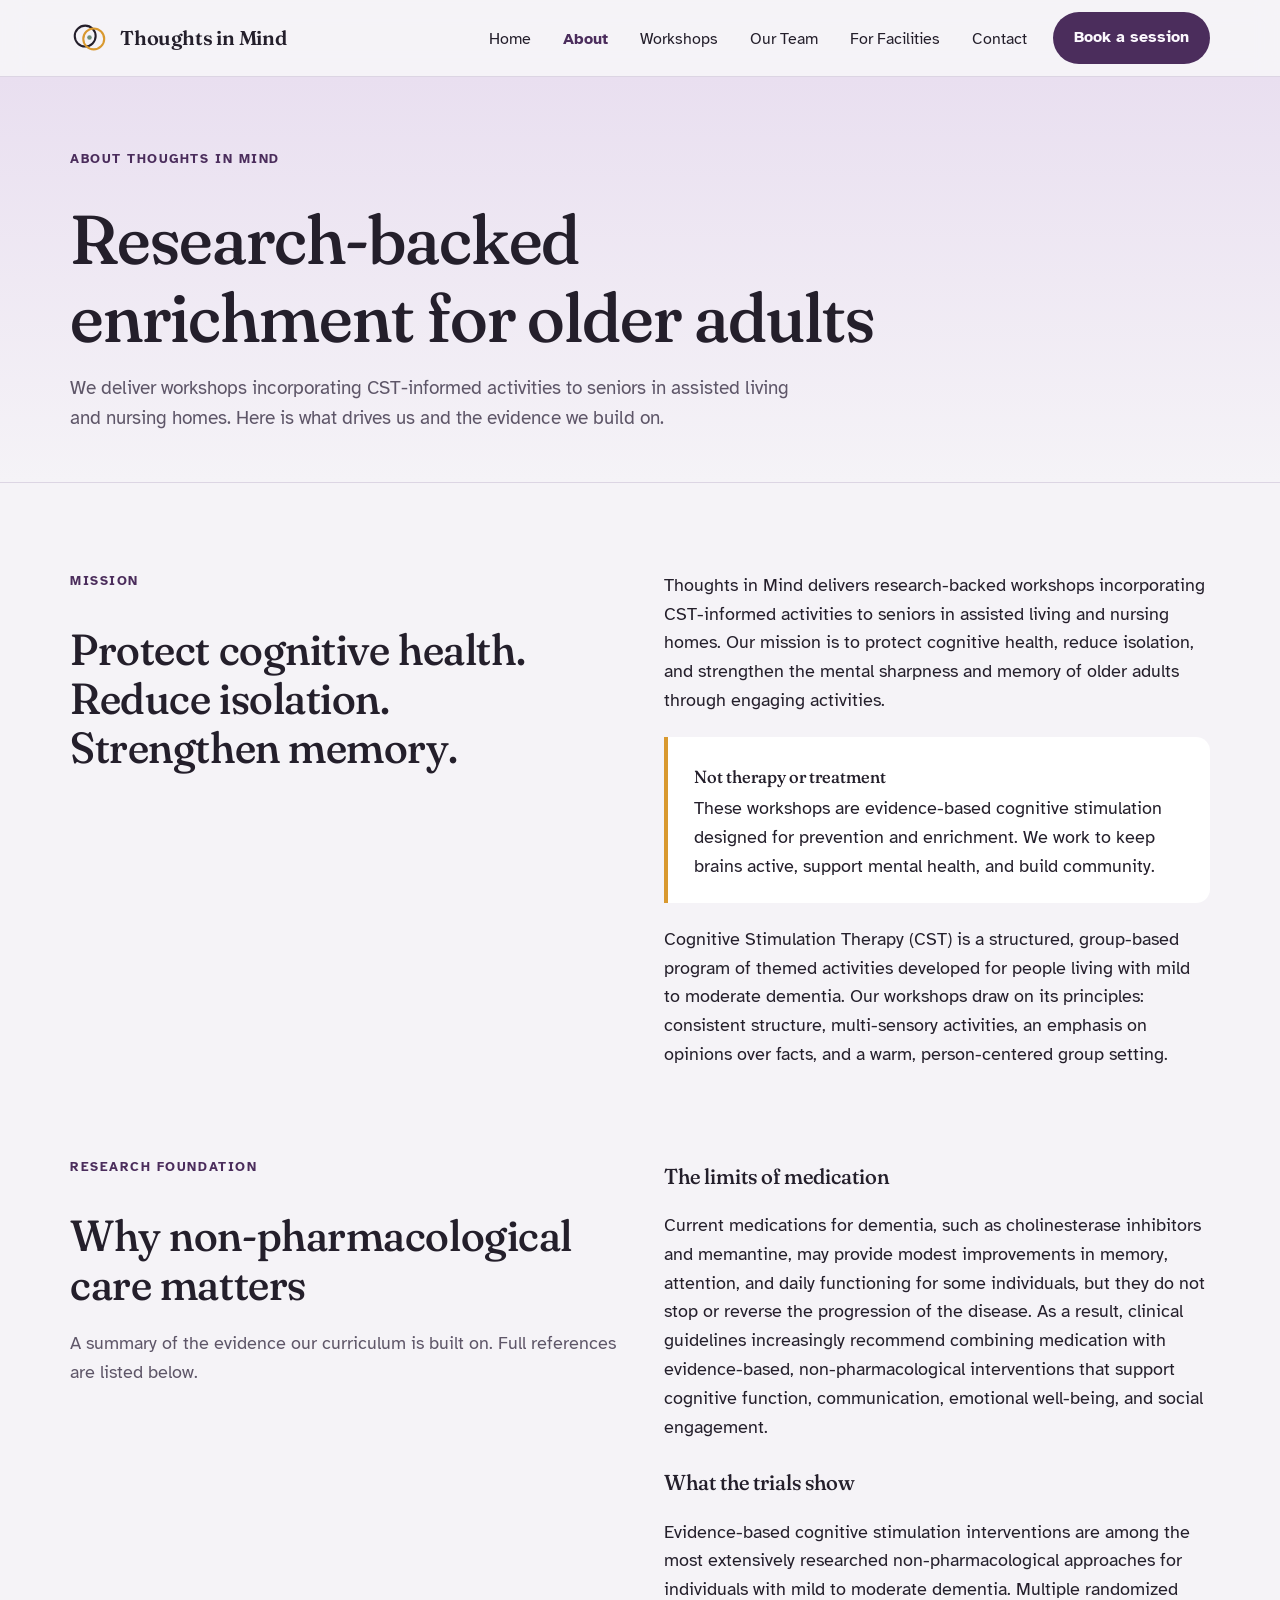
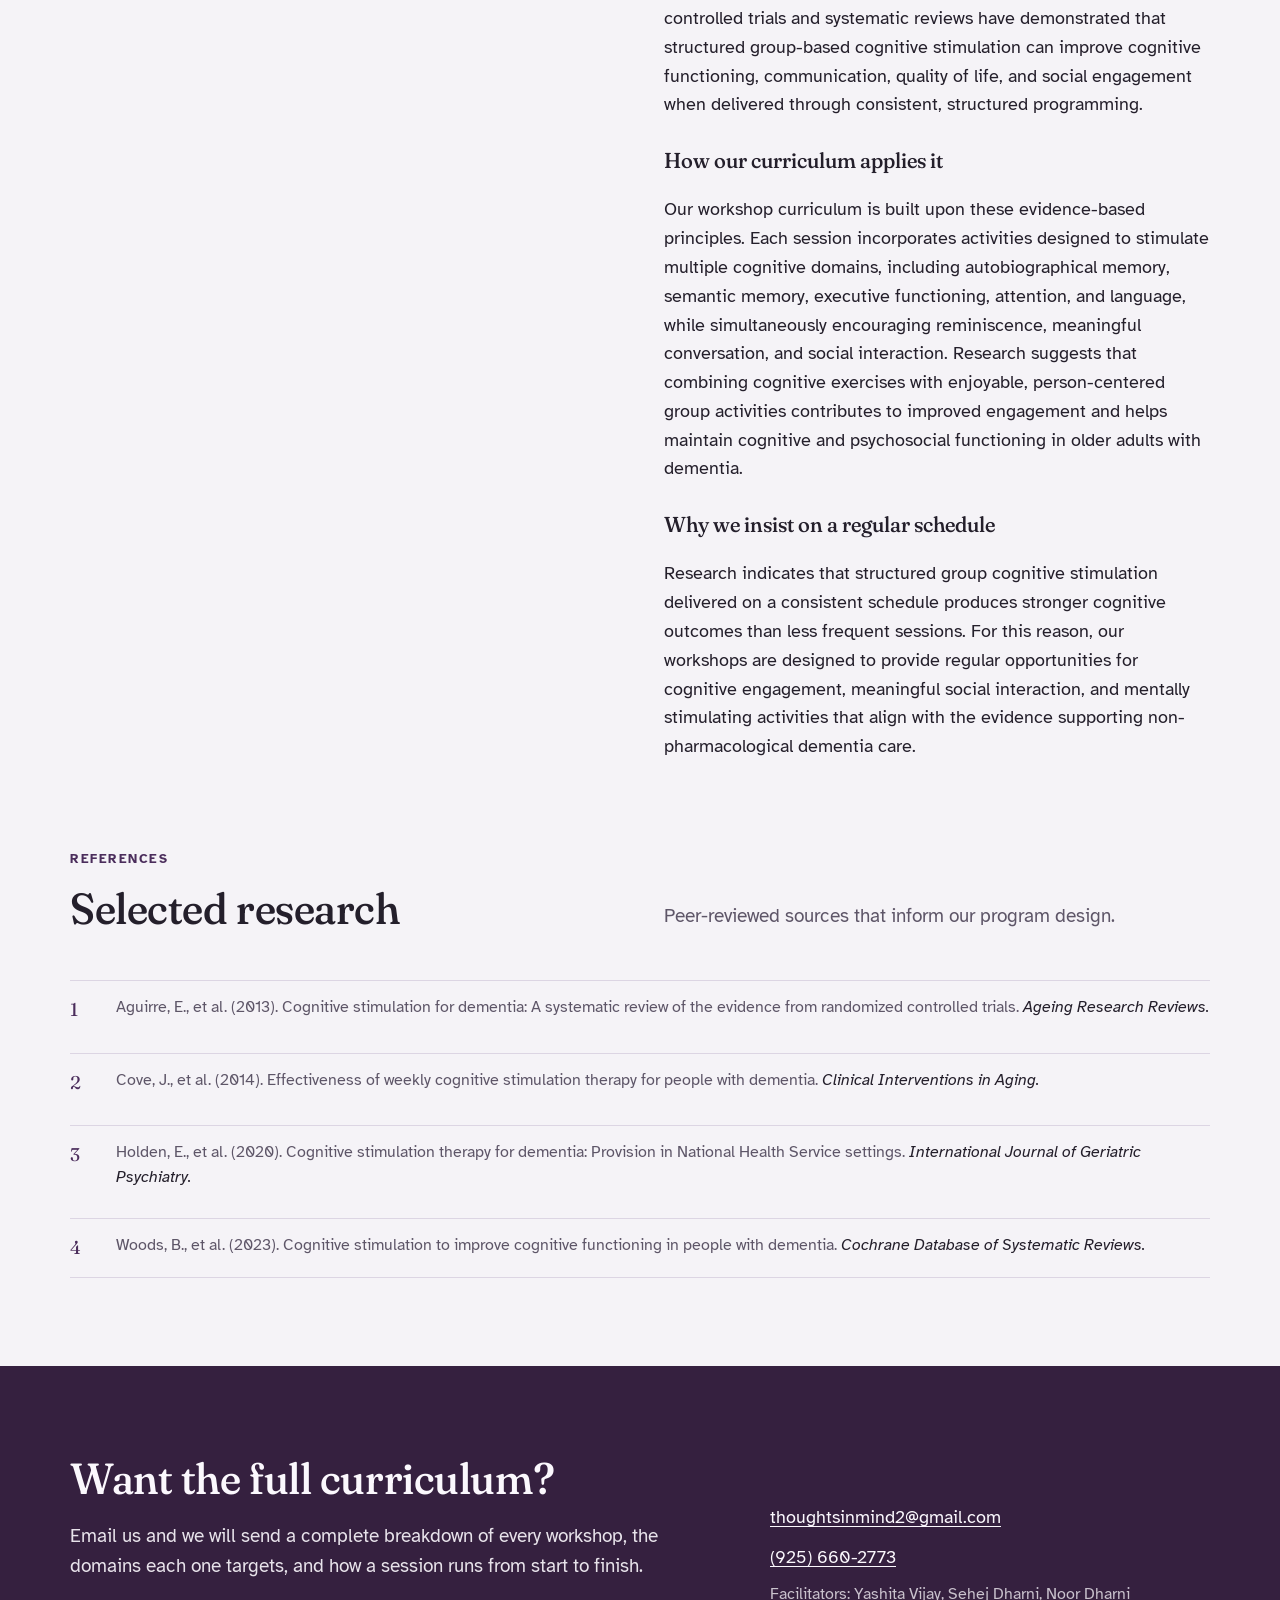
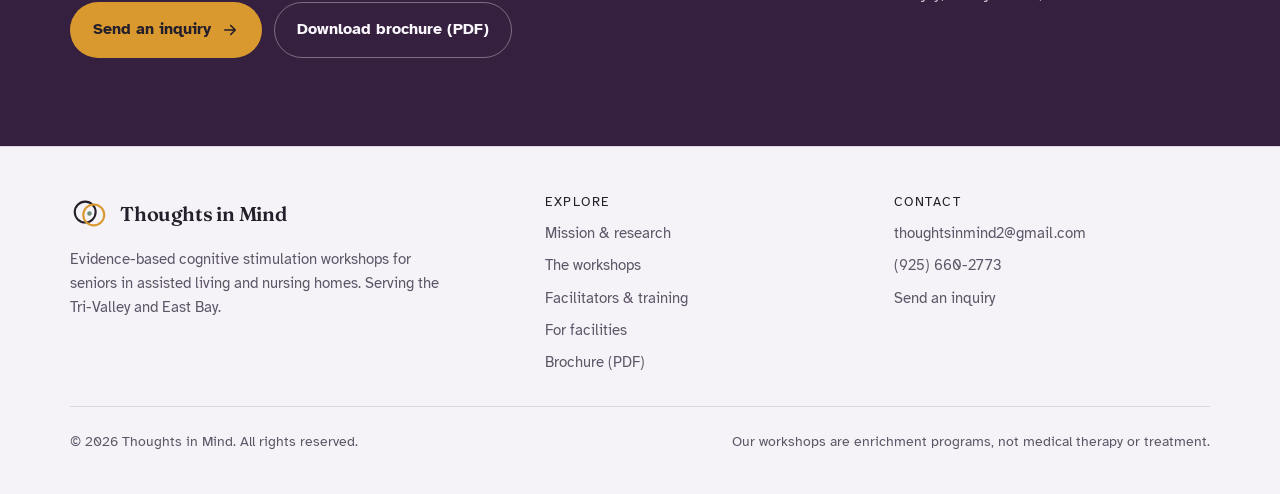
==== commit 1bcecdb7: "Restore animated hero, add link-preview image and Open Graph tags Co-Authored-By: Claude Fable 5.1 <" ====
--- a/about.html
+++ b/about.html
@@ -3,7 +3,7 @@
 <head>
 <meta charset="utf-8">
 <meta name="viewport" content="width=device-width, initial-scale=1">
-<title>About | Thoughts in Mind</title><meta name="description" content="Our mission and the research foundation behind Thoughts in Mind cognitive stimulation workshops."><link rel="preconnect" href="https://fonts.googleapis.com"><link rel="preconnect" href="https://fonts.gstatic.com" crossorigin><link rel="stylesheet" href="https://fonts.googleapis.com/css2?family=Fraunces:ital,opsz,wght@0,9..144,300..700;1,9..144,300..700&family=Atkinson+Hyperlegible:ital,wght@0,400;0,700;1,400&display=swap"><link rel="stylesheet" href="styles.css">
+<title>About | Thoughts in Mind</title><meta name="description" content="Our mission and the research foundation behind Thoughts in Mind cognitive stimulation workshops."><meta property="og:type" content="website"><meta property="og:site_name" content="Thoughts in Mind"><meta property="og:title" content="About | Thoughts in Mind"><meta property="og:description" content="Our mission and the research foundation behind Thoughts in Mind cognitive stimulation workshops."><meta property="og:url" content="https://thoughtsinmind.org/about.html"><meta property="og:image" content="https://thoughtsinmind.org/images/og.png"><meta property="og:image:width" content="1200"><meta property="og:image:height" content="630"><meta name="twitter:card" content="summary_large_image"><meta name="twitter:title" content="About | Thoughts in Mind"><meta name="twitter:description" content="Our mission and the research foundation behind Thoughts in Mind cognitive stimulation workshops."><meta name="twitter:image" content="https://thoughtsinmind.org/images/og.png"><link rel="canonical" href="https://thoughtsinmind.org/about.html"><link rel="preconnect" href="https://fonts.googleapis.com"><link rel="preconnect" href="https://fonts.gstatic.com" crossorigin><link rel="stylesheet" href="https://fonts.googleapis.com/css2?family=Fraunces:ital,opsz,wght@0,9..144,300..700;1,9..144,300..700&family=Atkinson+Hyperlegible:ital,wght@0,400;0,700;1,400&display=swap"><link rel="stylesheet" href="styles.css">
 </head>
 <body>
 <a class="skip" href="#main">Skip to content</a>
--- a/styles.css
+++ b/styles.css
@@ -308,3 +308,12 @@
 
 .dl { display: inline-flex; align-items: center; gap: 10px; }
 .dl small { font-weight: 400; opacity: .75; }
+
+/* Nav CTA: beat the generic .nav-links a rules */
+.nav-links .nav-cta .btn-primary, .nav-links .nav-cta .btn-primary:hover, .nav-links .nav-cta .btn-primary[aria-current="page"] { color: var(--on-plum); background: var(--plum); font-weight: 700; padding: 12px 20px; }
+.nav-links .nav-cta .btn-primary:hover { background: var(--plum-deep); }
+
+/* Contact: prepared-message panel */
+.sent-panel { background: var(--surface); border: 1px solid var(--line); border-left: 4px solid var(--sage); border-radius: 0 var(--radius) var(--radius) 0; padding: 22px 24px; display: grid; gap: 12px; }
+.sent-panel h3 { font-size: 1.15rem; }
+.sent-panel pre { margin: 0; white-space: pre-wrap; word-break: break-word; font: inherit; font-size: .95rem; background: var(--ground); border: 1px solid var(--line); border-radius: 10px; padding: 14px 16px; color: var(--ink); }
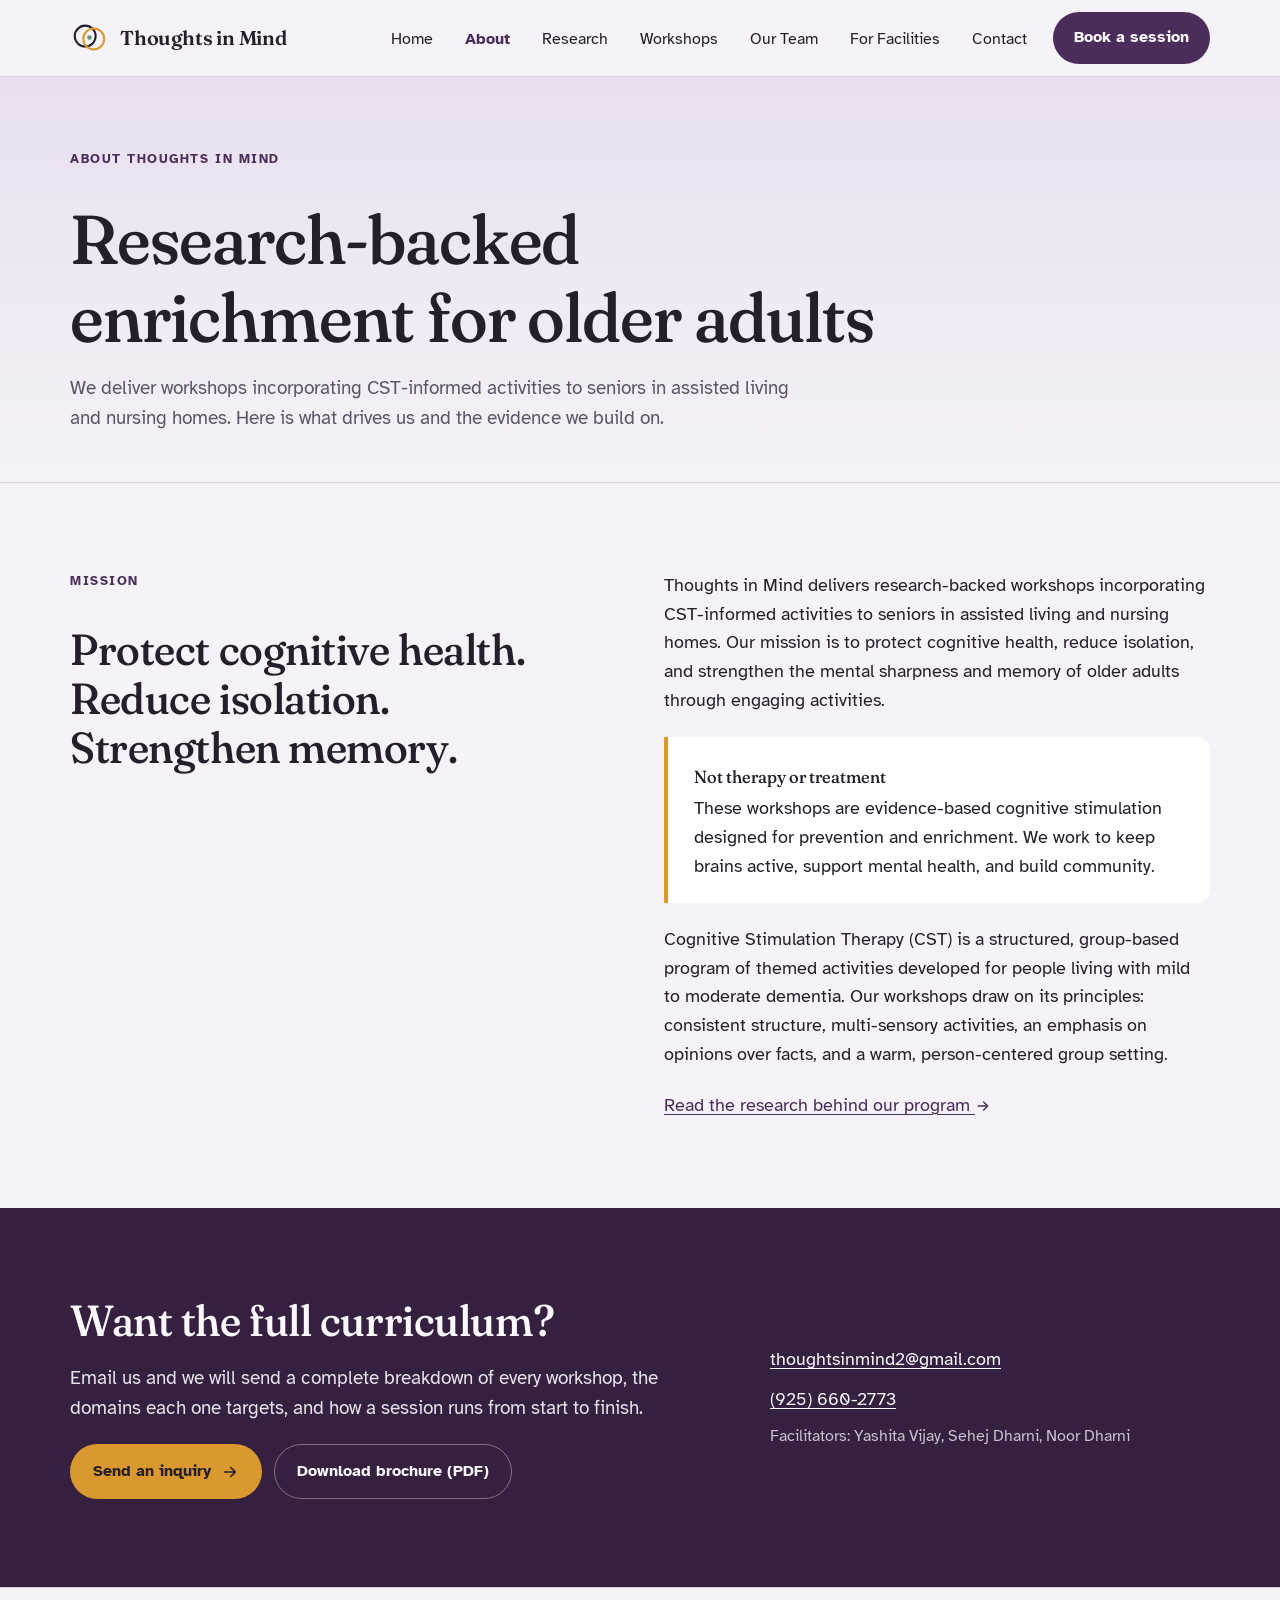
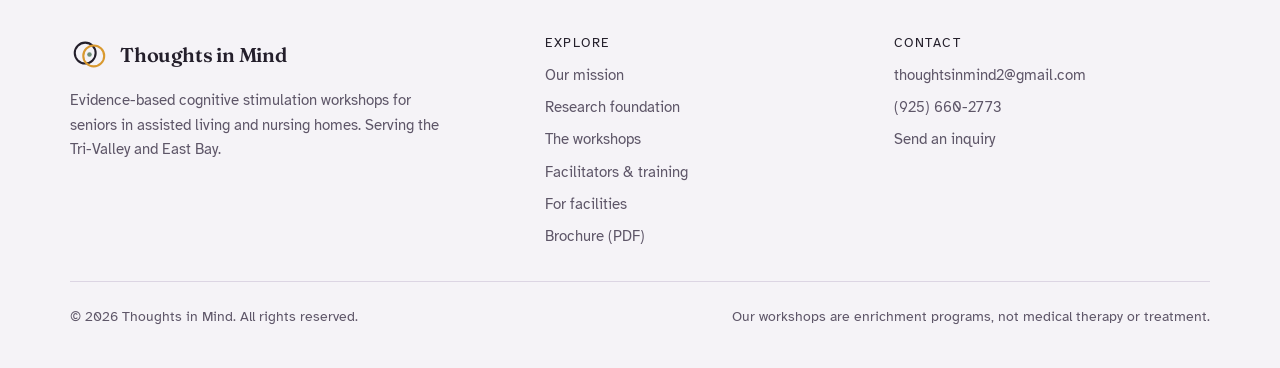
==== commit f2ac21dd: "Add facilitator photos, dedicated Research page, update senior bios Co-Authored-By: Claude Fable 5.1" ====
--- a/about.html
+++ b/about.html
@@ -10,7 +10,7 @@
 <header class="nav"><div class="wrap">
   <a class="brand" href="index.html"><svg viewBox="0 0 40 40" aria-hidden="true"><circle cx="16" cy="18" r="11" fill="none" stroke="currentColor" stroke-width="2.2"/><circle cx="25" cy="21" r="11" fill="none" stroke="var(--marigold)" stroke-width="2.2"/><circle cx="20.5" cy="19.5" r="2.4" fill="var(--sage)"/></svg><span>Thoughts in Mind</span></a>
   <button class="menu-btn" aria-expanded="false" aria-controls="nav-links" aria-label="Open menu"><svg viewBox="0 0 24 24" fill="none" stroke="currentColor" stroke-width="2" stroke-linecap="round"><path d="M4 7h16M4 12h16M4 17h16"/></svg></button>
-  <nav aria-label="Primary"><ul class="nav-links" id="nav-links"><li><a href="index.html">Home</a></li><li><a href="about.html" aria-current="page">About</a></li><li><a href="workshops.html">Workshops</a></li><li><a href="team.html">Our Team</a></li><li><a href="facilities.html">For Facilities</a></li><li><a href="contact.html">Contact</a></li><li class="nav-cta"><a class="btn btn-primary" href="contact.html">Book a session</a></li></ul></nav>
+  <nav aria-label="Primary"><ul class="nav-links" id="nav-links"><li><a href="index.html">Home</a></li><li><a href="about.html" aria-current="page">About</a></li><li><a href="research.html">Research</a></li><li><a href="workshops.html">Workshops</a></li><li><a href="team.html">Our Team</a></li><li><a href="facilities.html">For Facilities</a></li><li><a href="contact.html">Contact</a></li><li class="nav-cta"><a class="btn btn-primary" href="contact.html">Book a session</a></li></ul></nav>
 </div></header>
 <main id="main">
 
@@ -22,31 +22,8 @@
     <p>Thoughts in Mind delivers research-backed workshops incorporating CST-informed activities to seniors in assisted living and nursing homes. Our mission is to protect cognitive health, reduce isolation, and strengthen the mental sharpness and memory of older adults through engaging activities.</p>
     <div class="callout"><h3>Not therapy or treatment</h3><p>These workshops are evidence-based cognitive stimulation designed for prevention and enrichment. We work to keep brains active, support mental health, and build community.</p></div>
     <p>Cognitive Stimulation Therapy (CST) is a structured, group-based program of themed activities developed for people living with mild to moderate dementia. Our workshops draw on its principles: consistent structure, multi-sensory activities, an emphasis on opinions over facts, and a warm, person-centered group setting.</p>
+    <p><a href="research.html">Read the research behind our program <svg style="width:16px;height:16px;display:inline;vertical-align:-3px" viewBox="0 0 24 24" fill="none" stroke="currentColor" stroke-width="2.2" stroke-linecap="round" stroke-linejoin="round" aria-hidden="true"><path d="M5 12h14M13 6l6 6-6 6"/></svg></a></p>
   </div>
-</div></section>
-
-<section id="research" style="padding-top:0"><div class="wrap split">
-  <div class="sticky stack"><p class="eyebrow">Research foundation</p><h2>Why non-pharmacological care matters</h2><p class="muted">A summary of the evidence our curriculum is built on. Full references are listed below.</p></div>
-  <div class="prose">
-    <h3>The limits of medication</h3>
-    <p>Current medications for dementia, such as cholinesterase inhibitors and memantine, may provide modest improvements in memory, attention, and daily functioning for some individuals, but they do not stop or reverse the progression of the disease. As a result, clinical guidelines increasingly recommend combining medication with evidence-based, non-pharmacological interventions that support cognitive function, communication, emotional well-being, and social engagement.</p>
-    <h3>What the trials show</h3>
-    <p>Evidence-based cognitive stimulation interventions are among the most extensively researched non-pharmacological approaches for individuals with mild to moderate dementia. Multiple randomized controlled trials and systematic reviews have demonstrated that structured group-based cognitive stimulation can improve cognitive functioning, communication, quality of life, and social engagement when delivered through consistent, structured programming.</p>
-    <h3>How our curriculum applies it</h3>
-    <p>Our workshop curriculum is built upon these evidence-based principles. Each session incorporates activities designed to stimulate multiple cognitive domains, including autobiographical memory, semantic memory, executive functioning, attention, and language, while simultaneously encouraging reminiscence, meaningful conversation, and social interaction. Research suggests that combining cognitive exercises with enjoyable, person-centered group activities contributes to improved engagement and helps maintain cognitive and psychosocial functioning in older adults with dementia.</p>
-    <h3>Why we insist on a regular schedule</h3>
-    <p>Research indicates that structured group cognitive stimulation delivered on a consistent schedule produces stronger cognitive outcomes than less frequent sessions. For this reason, our workshops are designed to provide regular opportunities for cognitive engagement, meaningful social interaction, and mentally stimulating activities that align with the evidence supporting non-pharmacological dementia care.</p>
-  </div>
-</div></section>
-
-<section style="padding-top:0"><div class="wrap">
-  <div class="sec-head"><div><p class="eyebrow">References</p><h2>Selected research</h2></div><p class="lede">Peer-reviewed sources that inform our program design.</p></div>
-  <ol class="refs">
-    <li><span>Aguirre, E., et al. (2013). Cognitive stimulation for dementia: A systematic review of the evidence from randomized controlled trials. <em>Ageing Research Reviews.</em></span></li>
-    <li><span>Cove, J., et al. (2014). Effectiveness of weekly cognitive stimulation therapy for people with dementia. <em>Clinical Interventions in Aging.</em></span></li>
-    <li><span>Holden, E., et al. (2020). Cognitive stimulation therapy for dementia: Provision in National Health Service settings. <em>International Journal of Geriatric Psychiatry.</em></span></li>
-    <li><span>Woods, B., et al. (2023). Cognitive stimulation to improve cognitive functioning in people with dementia. <em>Cochrane Database of Systematic Reviews.</em></span></li>
-  </ol>
 </div></section>
 
 <section class="cta"><div class="wrap">
@@ -59,7 +36,7 @@
 <footer><div class="wrap">
   <div><a class="brand" href="index.html"><svg viewBox="0 0 40 40" aria-hidden="true"><circle cx="16" cy="18" r="11" fill="none" stroke="currentColor" stroke-width="2.2"/><circle cx="25" cy="21" r="11" fill="none" stroke="var(--marigold)" stroke-width="2.2"/><circle cx="20.5" cy="19.5" r="2.4" fill="var(--sage)"/></svg><span>Thoughts in Mind</span></a>
     <p style="margin-top:14px;max-width:38ch">Evidence-based cognitive stimulation workshops for seniors in assisted living and nursing homes. Serving the Tri-Valley and East Bay.</p></div>
-  <div><h4>Explore</h4><ul><li><a href="about.html">Mission &amp; research</a></li><li><a href="workshops.html">The workshops</a></li><li><a href="team.html">Facilitators &amp; training</a></li><li><a href="facilities.html">For facilities</a></li><li><a href="Thoughts-in-Mind-Brochure.pdf" download>Brochure (PDF)</a></li></ul></div>
+  <div><h4>Explore</h4><ul><li><a href="about.html">Our mission</a></li><li><a href="research.html">Research foundation</a></li><li><a href="workshops.html">The workshops</a></li><li><a href="team.html">Facilitators &amp; training</a></li><li><a href="facilities.html">For facilities</a></li><li><a href="Thoughts-in-Mind-Brochure.pdf" download>Brochure (PDF)</a></li></ul></div>
   <div><h4>Contact</h4><ul><li><a href="mailto:thoughtsinmind2@gmail.com">thoughtsinmind2@gmail.com</a></li><li><a href="tel:+19256602773">(925) 660-2773</a></li><li><a href="contact.html">Send an inquiry</a></li></ul></div>
   <div class="foot-note"><span>&copy; <span id="year">2026</span> Thoughts in Mind. All rights reserved.</span><span>Our workshops are enrichment programs, not medical therapy or treatment.</span></div>
 </div></footer>
--- a/styles.css
+++ b/styles.css
@@ -317,3 +317,7 @@
 .sent-panel { background: var(--surface); border: 1px solid var(--line); border-left: 4px solid var(--sage); border-radius: 0 var(--radius) var(--radius) 0; padding: 22px 24px; display: grid; gap: 12px; }
 .sent-panel h3 { font-size: 1.15rem; }
 .sent-panel pre { margin: 0; white-space: pre-wrap; word-break: break-word; font: inherit; font-size: .95rem; background: var(--ground); border: 1px solid var(--line); border-radius: 10px; padding: 14px 16px; color: var(--ink); }
+
+/* Facilitator photos */
+.avatar { overflow: hidden; width: 96px; height: 96px; }
+.avatar img { width: 100%; height: 100%; object-fit: cover; }
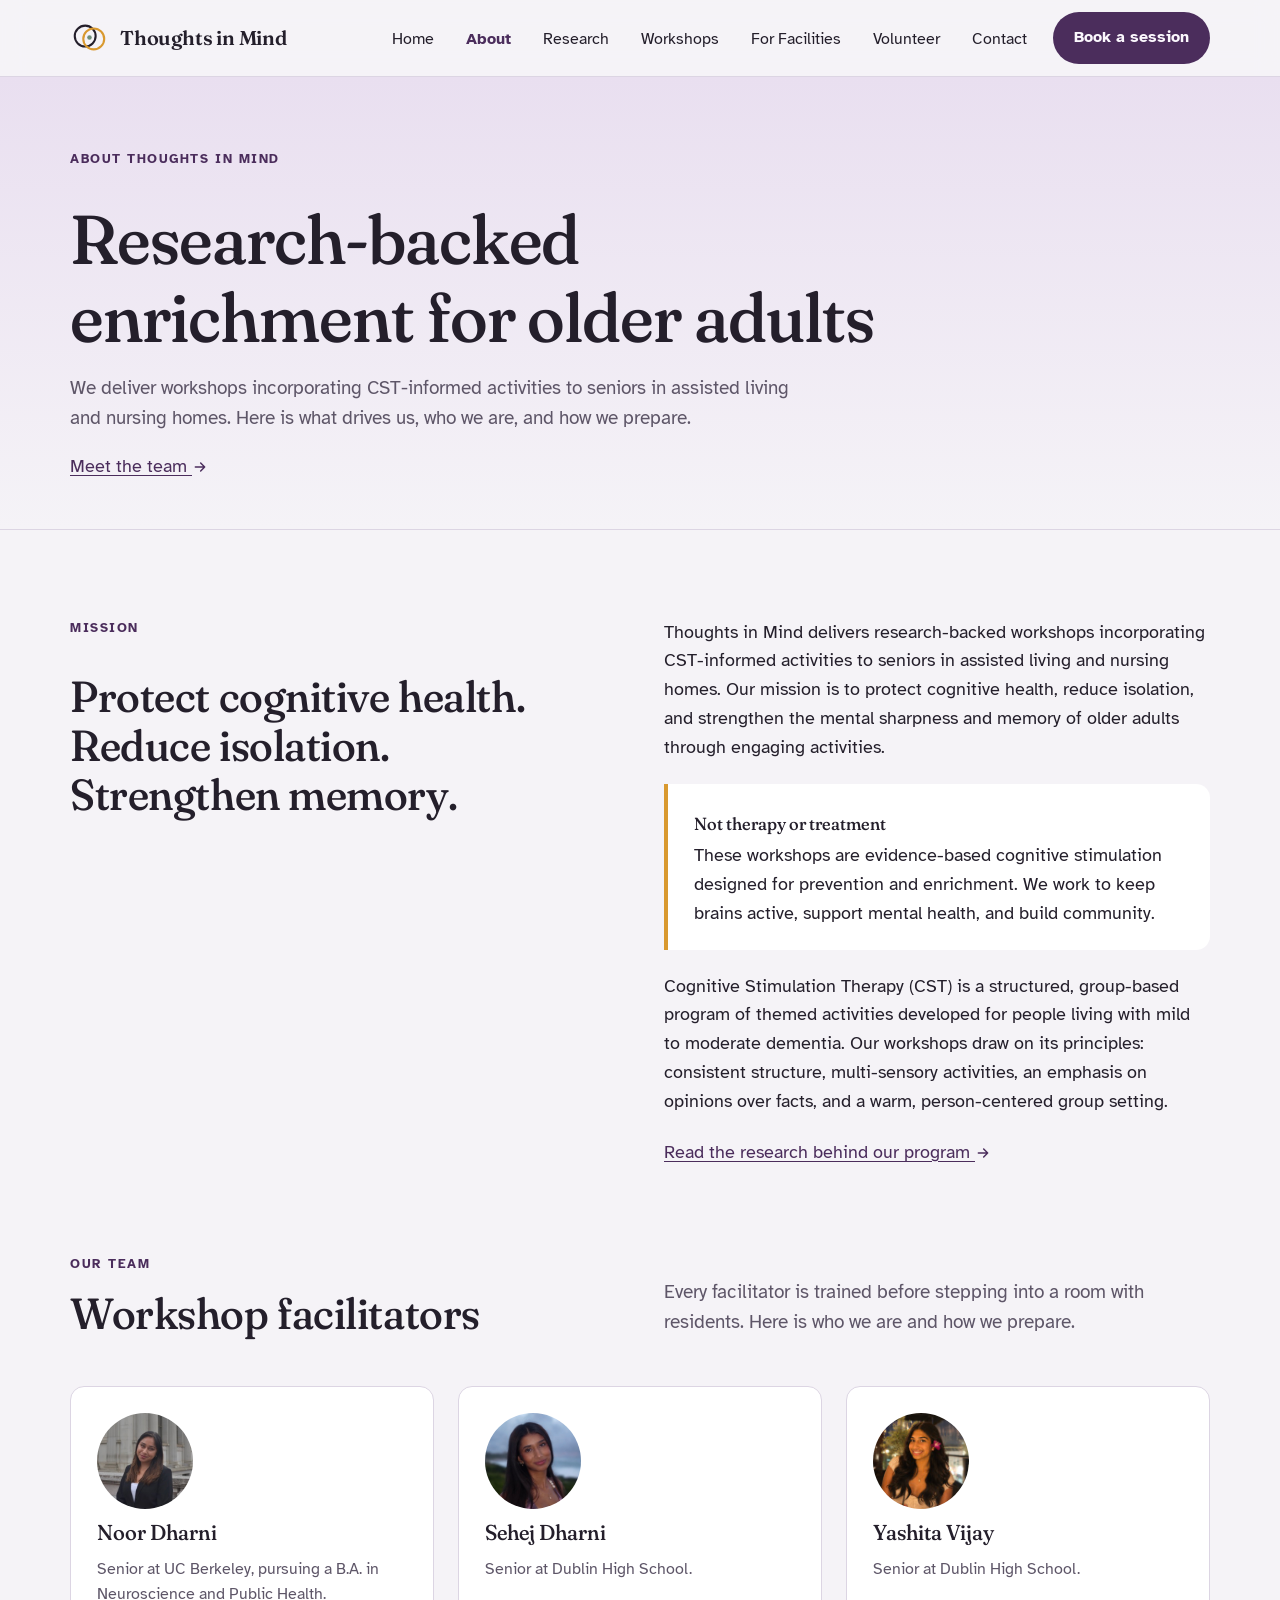
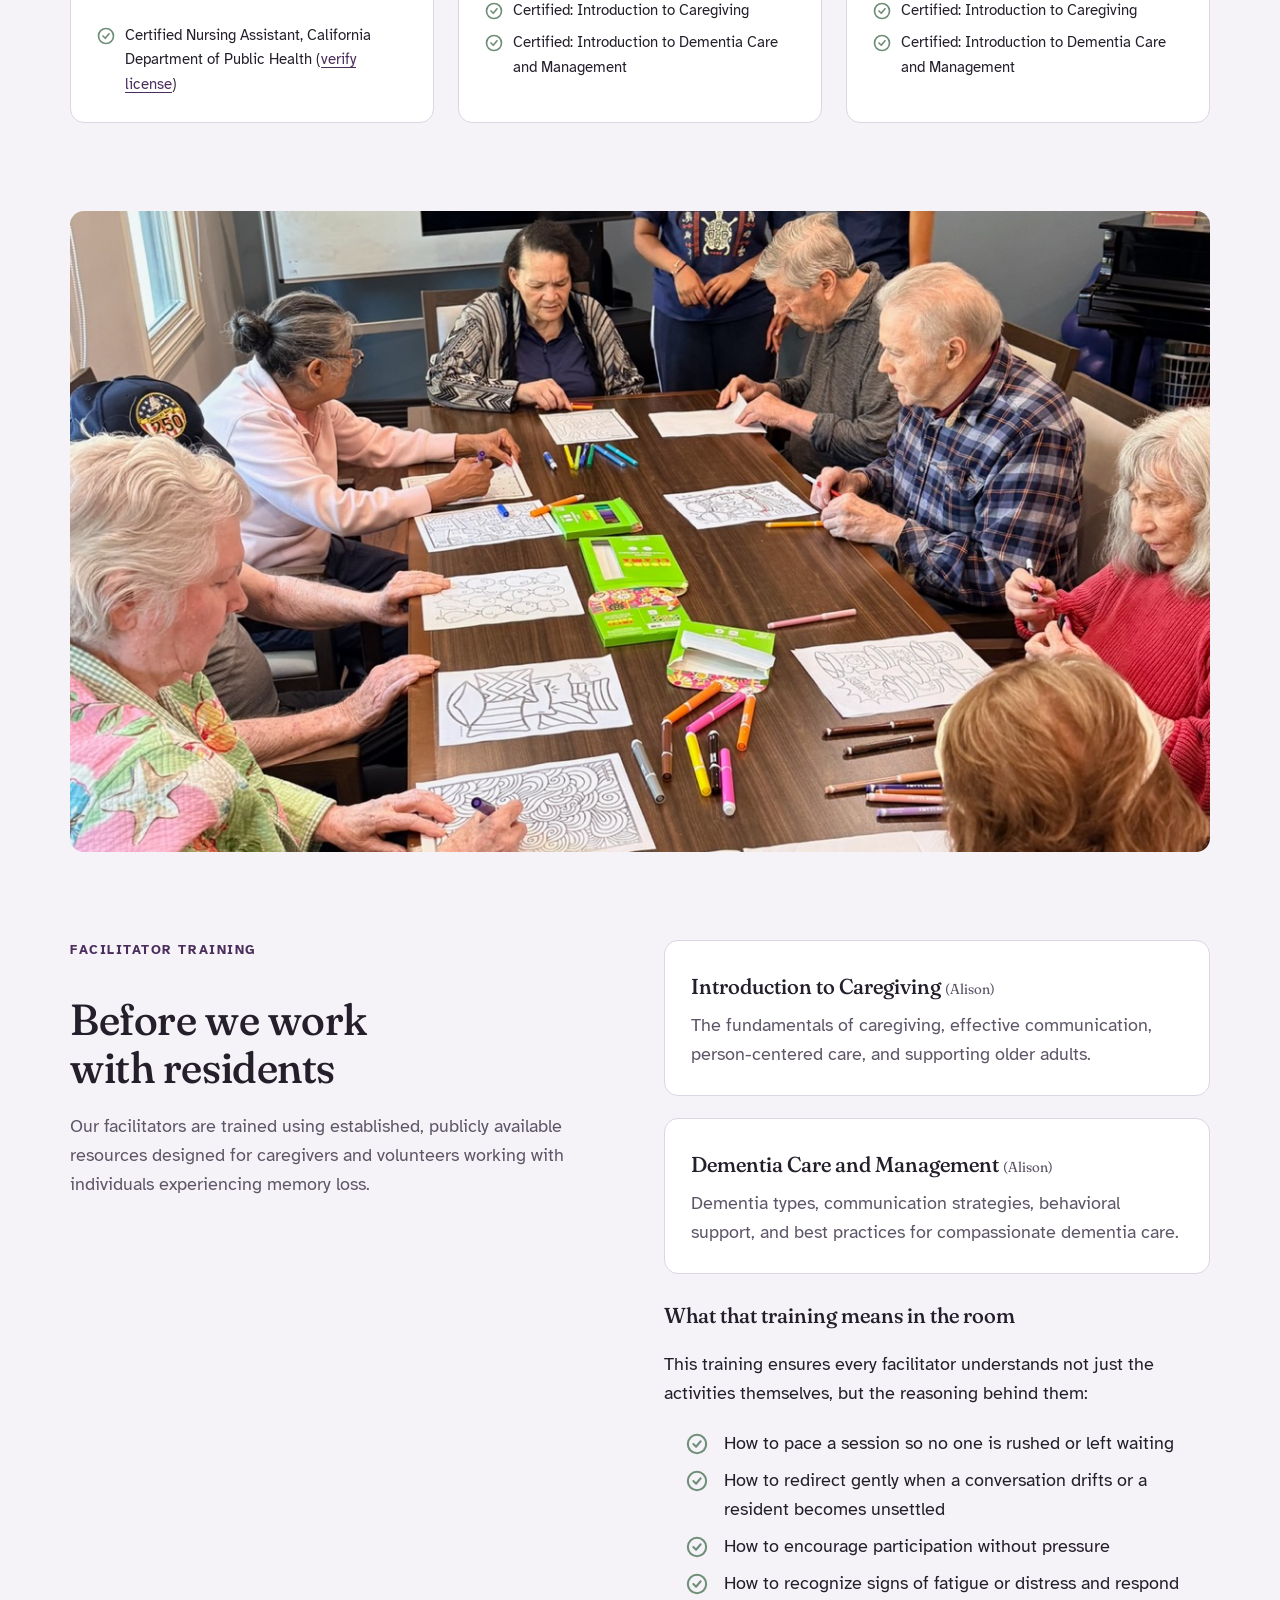
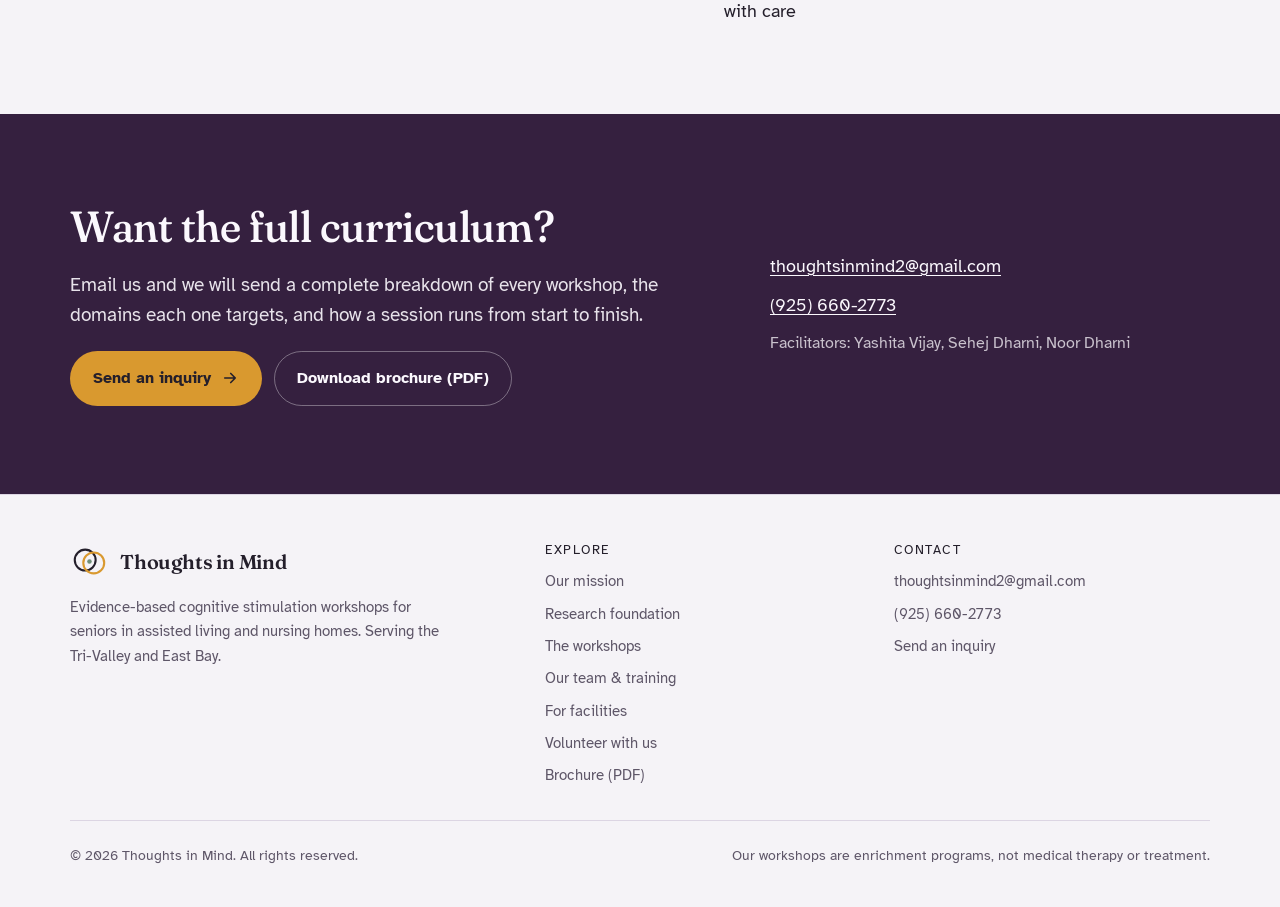
==== commit 3d8d6a8b: "Add Volunteer page and home teaser; merge Our Team into About - New volunteer.html: two paths (from " ====
--- a/about.html
+++ b/about.html
@@ -3,18 +3,18 @@
 <head>
 <meta charset="utf-8">
 <meta name="viewport" content="width=device-width, initial-scale=1">
-<title>About | Thoughts in Mind</title><meta name="description" content="Our mission and the research foundation behind Thoughts in Mind cognitive stimulation workshops."><meta property="og:type" content="website"><meta property="og:site_name" content="Thoughts in Mind"><meta property="og:title" content="About | Thoughts in Mind"><meta property="og:description" content="Our mission and the research foundation behind Thoughts in Mind cognitive stimulation workshops."><meta property="og:url" content="https://thoughtsinmind.org/about.html"><meta property="og:image" content="https://thoughtsinmind.org/images/og.png"><meta property="og:image:width" content="1200"><meta property="og:image:height" content="630"><meta name="twitter:card" content="summary_large_image"><meta name="twitter:title" content="About | Thoughts in Mind"><meta name="twitter:description" content="Our mission and the research foundation behind Thoughts in Mind cognitive stimulation workshops."><meta name="twitter:image" content="https://thoughtsinmind.org/images/og.png"><link rel="canonical" href="https://thoughtsinmind.org/about.html"><link rel="preconnect" href="https://fonts.googleapis.com"><link rel="preconnect" href="https://fonts.gstatic.com" crossorigin><link rel="stylesheet" href="https://fonts.googleapis.com/css2?family=Fraunces:ital,opsz,wght@0,9..144,300..700;1,9..144,300..700&family=Atkinson+Hyperlegible:ital,wght@0,400;0,700;1,400&display=swap"><link rel="stylesheet" href="styles.css">
+<title>About | Thoughts in Mind</title><meta name="description" content="Our mission, our facilitators, and how they are trained."><meta property="og:type" content="website"><meta property="og:site_name" content="Thoughts in Mind"><meta property="og:title" content="About | Thoughts in Mind"><meta property="og:description" content="Our mission, our facilitators, and how they are trained."><meta property="og:url" content="https://thoughtsinmind.org/about.html"><meta property="og:image" content="https://thoughtsinmind.org/images/og.png"><meta property="og:image:width" content="1200"><meta property="og:image:height" content="630"><meta name="twitter:card" content="summary_large_image"><meta name="twitter:title" content="About | Thoughts in Mind"><meta name="twitter:description" content="Our mission, our facilitators, and how they are trained."><meta name="twitter:image" content="https://thoughtsinmind.org/images/og.png"><link rel="canonical" href="https://thoughtsinmind.org/about.html"><link rel="preconnect" href="https://fonts.googleapis.com"><link rel="preconnect" href="https://fonts.gstatic.com" crossorigin><link rel="stylesheet" href="https://fonts.googleapis.com/css2?family=Fraunces:ital,opsz,wght@0,9..144,300..700;1,9..144,300..700&family=Atkinson+Hyperlegible:ital,wght@0,400;0,700;1,400&display=swap"><link rel="stylesheet" href="styles.css">
 </head>
 <body>
 <a class="skip" href="#main">Skip to content</a>
 <header class="nav"><div class="wrap">
   <a class="brand" href="index.html"><svg viewBox="0 0 40 40" aria-hidden="true"><circle cx="16" cy="18" r="11" fill="none" stroke="currentColor" stroke-width="2.2"/><circle cx="25" cy="21" r="11" fill="none" stroke="var(--marigold)" stroke-width="2.2"/><circle cx="20.5" cy="19.5" r="2.4" fill="var(--sage)"/></svg><span>Thoughts in Mind</span></a>
   <button class="menu-btn" aria-expanded="false" aria-controls="nav-links" aria-label="Open menu"><svg viewBox="0 0 24 24" fill="none" stroke="currentColor" stroke-width="2" stroke-linecap="round"><path d="M4 7h16M4 12h16M4 17h16"/></svg></button>
-  <nav aria-label="Primary"><ul class="nav-links" id="nav-links"><li><a href="index.html">Home</a></li><li><a href="about.html" aria-current="page">About</a></li><li><a href="research.html">Research</a></li><li><a href="workshops.html">Workshops</a></li><li><a href="team.html">Our Team</a></li><li><a href="facilities.html">For Facilities</a></li><li><a href="contact.html">Contact</a></li><li class="nav-cta"><a class="btn btn-primary" href="contact.html">Book a session</a></li></ul></nav>
+  <nav aria-label="Primary"><ul class="nav-links" id="nav-links"><li><a href="index.html">Home</a></li><li><a href="about.html" aria-current="page">About</a></li><li><a href="research.html">Research</a></li><li><a href="workshops.html">Workshops</a></li><li><a href="facilities.html">For Facilities</a></li><li><a href="volunteer.html">Volunteer</a></li><li><a href="contact.html">Contact</a></li><li class="nav-cta"><a class="btn btn-primary" href="contact.html">Book a session</a></li></ul></nav>
 </div></header>
 <main id="main">
 
-<section class="page-head"><div class="wrap"><p class="eyebrow">About Thoughts in Mind</p><h1>Research-backed enrichment for older adults</h1><p class="lede">We deliver workshops incorporating CST-informed activities to seniors in assisted living and nursing homes. Here is what drives us and the evidence we build on.</p></div></section>
+<section class="page-head"><div class="wrap"><p class="eyebrow">About Thoughts in Mind</p><h1>Research-backed enrichment for older adults</h1><p class="lede">We deliver workshops incorporating CST-informed activities to seniors in assisted living and nursing homes. Here is what drives us, who we are, and how we prepare.</p><p><a href="#team">Meet the team <svg style="width:16px;height:16px;display:inline;vertical-align:-3px" viewBox="0 0 24 24" fill="none" stroke="currentColor" stroke-width="2.2" stroke-linecap="round" stroke-linejoin="round" aria-hidden="true"><path d="M5 12h14M13 6l6 6-6 6"/></svg></a></p></div></section>
 
 <section><div class="wrap split">
   <div class="sticky stack"><p class="eyebrow">Mission</p><h2>Protect cognitive health. Reduce isolation. Strengthen memory.</h2></div>
@@ -23,6 +23,38 @@
     <div class="callout"><h3>Not therapy or treatment</h3><p>These workshops are evidence-based cognitive stimulation designed for prevention and enrichment. We work to keep brains active, support mental health, and build community.</p></div>
     <p>Cognitive Stimulation Therapy (CST) is a structured, group-based program of themed activities developed for people living with mild to moderate dementia. Our workshops draw on its principles: consistent structure, multi-sensory activities, an emphasis on opinions over facts, and a warm, person-centered group setting.</p>
     <p><a href="research.html">Read the research behind our program <svg style="width:16px;height:16px;display:inline;vertical-align:-3px" viewBox="0 0 24 24" fill="none" stroke="currentColor" stroke-width="2.2" stroke-linecap="round" stroke-linejoin="round" aria-hidden="true"><path d="M5 12h14M13 6l6 6-6 6"/></svg></a></p>
+  </div>
+</div></section>
+
+<section id="team" style="padding-top:0"><div class="wrap">
+  <div class="sec-head"><div><p class="eyebrow">Our team</p><h2>Workshop facilitators</h2></div><p class="lede">Every facilitator is trained before stepping into a room with residents. Here is who we are and how we prepare.</p></div>
+  <div class="team">
+    <div class="person"><div class="avatar"><img src="images/team-noor.jpg" alt="Noor Dharni" width="270" height="270"></div><h3>Noor Dharni</h3><p class="role">Senior at UC Berkeley, pursuing a B.A. in Neuroscience and Public Health.</p>
+      <ul class="creds"><li><svg viewBox="0 0 24 24" fill="none" stroke="currentColor" stroke-width="2.2" stroke-linecap="round" stroke-linejoin="round" aria-hidden="true"><circle cx="12" cy="12" r="10"/><path d="m8 12 3 3 5-6"/></svg><span>Certified Nursing Assistant, California Department of Public Health (<a href="https://cvl.cdph.ca.gov/DetailPage.aspx?cert_holder_id=738672" target="_blank" rel="noopener">verify license</a>)</span></li></ul></div>
+    <div class="person"><div class="avatar"><img src="images/team-sehej.jpg" alt="Sehej Dharni" width="228" height="228"></div><h3>Sehej Dharni</h3><p class="role">Senior at Dublin High School.</p>
+      <ul class="creds"><li><svg viewBox="0 0 24 24" fill="none" stroke="currentColor" stroke-width="2.2" stroke-linecap="round" stroke-linejoin="round" aria-hidden="true"><circle cx="12" cy="12" r="10"/><path d="m8 12 3 3 5-6"/></svg><span>Certified: Introduction to Caregiving</span></li><li><svg viewBox="0 0 24 24" fill="none" stroke="currentColor" stroke-width="2.2" stroke-linecap="round" stroke-linejoin="round" aria-hidden="true"><circle cx="12" cy="12" r="10"/><path d="m8 12 3 3 5-6"/></svg><span>Certified: Introduction to Dementia Care and Management</span></li></ul></div>
+    <div class="person"><div class="avatar"><img src="images/team-yashita.jpg" alt="Yashita Vijay" width="208" height="208"></div><h3>Yashita Vijay</h3><p class="role">Senior at Dublin High School.</p>
+      <ul class="creds"><li><svg viewBox="0 0 24 24" fill="none" stroke="currentColor" stroke-width="2.2" stroke-linecap="round" stroke-linejoin="round" aria-hidden="true"><circle cx="12" cy="12" r="10"/><path d="m8 12 3 3 5-6"/></svg><span>Certified: Introduction to Caregiving</span></li><li><svg viewBox="0 0 24 24" fill="none" stroke="currentColor" stroke-width="2.2" stroke-linecap="round" stroke-linejoin="round" aria-hidden="true"><circle cx="12" cy="12" r="10"/><path d="m8 12 3 3 5-6"/></svg><span>Certified: Introduction to Dementia Care and Management</span></li></ul></div>
+  </div>
+</div></section>
+
+<section style="padding-top:0"><div class="wrap">
+  <figure class="split-photo" style="aspect-ratio:16/9"><img src="images/session-group.jpg" alt="Facilitators Yashita and Noor standing with residents at a workshop table" loading="lazy"></figure>
+</div></section>
+
+<section style="padding-top:0"><div class="wrap split">
+  <div class="sticky stack"><p class="eyebrow">Facilitator training</p><h2>Before we work with residents</h2><p class="muted">Our facilitators are trained using established, publicly available resources designed for caregivers and volunteers working with individuals experiencing memory loss.</p></div>
+  <div class="prose">
+    <div class="card"><h3>Introduction to Caregiving <span class="muted" style="font-family:inherit;font-size:.9rem;font-weight:400">(Alison)</span></h3><p>The fundamentals of caregiving, effective communication, person-centered care, and supporting older adults.</p></div>
+    <div class="card"><h3>Dementia Care and Management <span class="muted" style="font-family:inherit;font-size:.9rem;font-weight:400">(Alison)</span></h3><p>Dementia types, communication strategies, behavioral support, and best practices for compassionate dementia care.</p></div>
+    <h3>What that training means in the room</h3>
+    <p>This training ensures every facilitator understands not just the activities themselves, but the reasoning behind them:</p>
+    <ul class="check">
+      <li><svg viewBox="0 0 24 24" fill="none" stroke="currentColor" stroke-width="2.2" stroke-linecap="round" stroke-linejoin="round" aria-hidden="true"><circle cx="12" cy="12" r="10"/><path d="m8 12 3 3 5-6"/></svg><span>How to pace a session so no one is rushed or left waiting</span></li>
+      <li><svg viewBox="0 0 24 24" fill="none" stroke="currentColor" stroke-width="2.2" stroke-linecap="round" stroke-linejoin="round" aria-hidden="true"><circle cx="12" cy="12" r="10"/><path d="m8 12 3 3 5-6"/></svg><span>How to redirect gently when a conversation drifts or a resident becomes unsettled</span></li>
+      <li><svg viewBox="0 0 24 24" fill="none" stroke="currentColor" stroke-width="2.2" stroke-linecap="round" stroke-linejoin="round" aria-hidden="true"><circle cx="12" cy="12" r="10"/><path d="m8 12 3 3 5-6"/></svg><span>How to encourage participation without pressure</span></li>
+      <li><svg viewBox="0 0 24 24" fill="none" stroke="currentColor" stroke-width="2.2" stroke-linecap="round" stroke-linejoin="round" aria-hidden="true"><circle cx="12" cy="12" r="10"/><path d="m8 12 3 3 5-6"/></svg><span>How to recognize signs of fatigue or distress and respond with care</span></li>
+    </ul>
   </div>
 </div></section>
 
@@ -36,7 +68,7 @@
 <footer><div class="wrap">
   <div><a class="brand" href="index.html"><svg viewBox="0 0 40 40" aria-hidden="true"><circle cx="16" cy="18" r="11" fill="none" stroke="currentColor" stroke-width="2.2"/><circle cx="25" cy="21" r="11" fill="none" stroke="var(--marigold)" stroke-width="2.2"/><circle cx="20.5" cy="19.5" r="2.4" fill="var(--sage)"/></svg><span>Thoughts in Mind</span></a>
     <p style="margin-top:14px;max-width:38ch">Evidence-based cognitive stimulation workshops for seniors in assisted living and nursing homes. Serving the Tri-Valley and East Bay.</p></div>
-  <div><h4>Explore</h4><ul><li><a href="about.html">Our mission</a></li><li><a href="research.html">Research foundation</a></li><li><a href="workshops.html">The workshops</a></li><li><a href="team.html">Facilitators &amp; training</a></li><li><a href="facilities.html">For facilities</a></li><li><a href="Thoughts-in-Mind-Brochure.pdf" download>Brochure (PDF)</a></li></ul></div>
+  <div><h4>Explore</h4><ul><li><a href="about.html">Our mission</a></li><li><a href="research.html">Research foundation</a></li><li><a href="workshops.html">The workshops</a></li><li><a href="about.html#team">Our team &amp; training</a></li><li><a href="facilities.html">For facilities</a></li><li><a href="volunteer.html">Volunteer with us</a></li><li><a href="Thoughts-in-Mind-Brochure.pdf" download>Brochure (PDF)</a></li></ul></div>
   <div><h4>Contact</h4><ul><li><a href="mailto:thoughtsinmind2@gmail.com">thoughtsinmind2@gmail.com</a></li><li><a href="tel:+19256602773">(925) 660-2773</a></li><li><a href="contact.html">Send an inquiry</a></li></ul></div>
   <div class="foot-note"><span>&copy; <span id="year">2026</span> Thoughts in Mind. All rights reserved.</span><span>Our workshops are enrichment programs, not medical therapy or treatment.</span></div>
 </div></footer>
--- a/styles.css
+++ b/styles.css
@@ -321,3 +321,42 @@
 /* Facilitator photos */
 .avatar { overflow: hidden; width: 96px; height: 96px; }
 .avatar img { width: 100%; height: 100%; object-fit: cover; }
+
+/* Volunteer page */
+.paths { display: grid; grid-template-columns: 1fr 1fr; gap: 24px; }
+.path { background: var(--surface); border: 1px solid var(--line); border-radius: var(--radius); overflow: hidden; display: grid; grid-template-rows: auto 1fr; }
+.path figure { margin: 0; aspect-ratio: 2 / 1; overflow: hidden; background: var(--plum-soft); }
+.path img { width: 100%; height: 100%; object-fit: cover; }
+.path .body { padding: 28px; display: grid; gap: 14px; align-content: start; }
+.path .tag { font-size: .78rem; letter-spacing: .1em; text-transform: uppercase; font-weight: 700; color: var(--sage); }
+.path h3 { font-size: 1.5rem; }
+.path h4 { font-family: inherit; font-size: .8rem; letter-spacing: .1em; text-transform: uppercase; color: var(--muted); margin-top: 6px; }
+.path ul { margin: 0; padding-left: 20px; display: grid; gap: 6px; color: var(--muted); }
+.path .body .btn { justify-self: start; margin-top: 6px; }
+@media (max-width: 800px) { .paths { grid-template-columns: 1fr; } }
+
+.journey { display: grid; grid-template-columns: repeat(5, 1fr); gap: 18px; counter-reset: j; position: relative; }
+.journey::before { content: ""; position: absolute; left: 6%; right: 6%; top: 22px; height: 2px; background: var(--line); }
+.jstep { display: grid; gap: 10px; position: relative; align-content: start; }
+.jstep::before { counter-increment: j; content: counter(j); width: 44px; height: 44px; border-radius: 50%; background: var(--plum); color: var(--on-plum); display: grid; place-items: center; font-family: "Fraunces", Georgia, serif; font-size: 1.2rem; position: relative; z-index: 1; }
+.jstep:nth-child(3)::before { background: var(--marigold); color: #241F2B; }
+.jstep:last-child::before { background: var(--sage); color: #fff; }
+.jstep h3 { font-size: 1.1rem; }
+.jstep p { color: var(--muted); font-size: .95rem; }
+@media (max-width: 900px) { .journey { grid-template-columns: 1fr; gap: 26px; } .journey::before { left: 21px; right: auto; top: 0; bottom: 0; width: 2px; height: auto; } }
+
+.choices { display: grid; grid-template-columns: repeat(3, 1fr); gap: 10px; }
+.choice { border: 1px solid var(--line); border-radius: 10px; padding: 12px 14px; display: flex; gap: 10px; align-items: center; background: var(--surface); cursor: pointer; font-weight: 400; }
+.choice input { accent-color: var(--plum); width: 18px; height: 18px; margin: 0; flex: none; }
+.choice:has(input:checked) { border-color: var(--plum); background: var(--plum-soft); font-weight: 700; }
+.hint { font-size: .88rem; color: var(--muted); font-weight: 400; }
+@media (max-width: 600px) { .choices { grid-template-columns: 1fr; } }
+
+.vol-teaser { background: var(--sage-soft); border-radius: var(--radius); padding: 40px; display: grid; grid-template-columns: 1.2fr .8fr; gap: 32px; align-items: center; }
+.vol-teaser .mini { display: grid; gap: 10px; }
+.vol-teaser .mini-item { background: var(--surface); border: 1px solid var(--line); border-radius: 12px; padding: 14px 16px; display: grid; grid-template-columns: auto 1fr; gap: 12px; align-items: center; }
+.vol-teaser .mini-item .ic { width: 36px; height: 36px; border-radius: 10px; background: var(--plum-soft); color: var(--plum); display: grid; place-items: center; }
+.vol-teaser .mini-item svg { width: 20px; height: 20px; }
+.vol-teaser .mini-item strong { display: block; }
+.vol-teaser .mini-item span.muted { font-size: .95rem; }
+@media (max-width: 800px) { .vol-teaser { grid-template-columns: 1fr; padding: 28px; } }
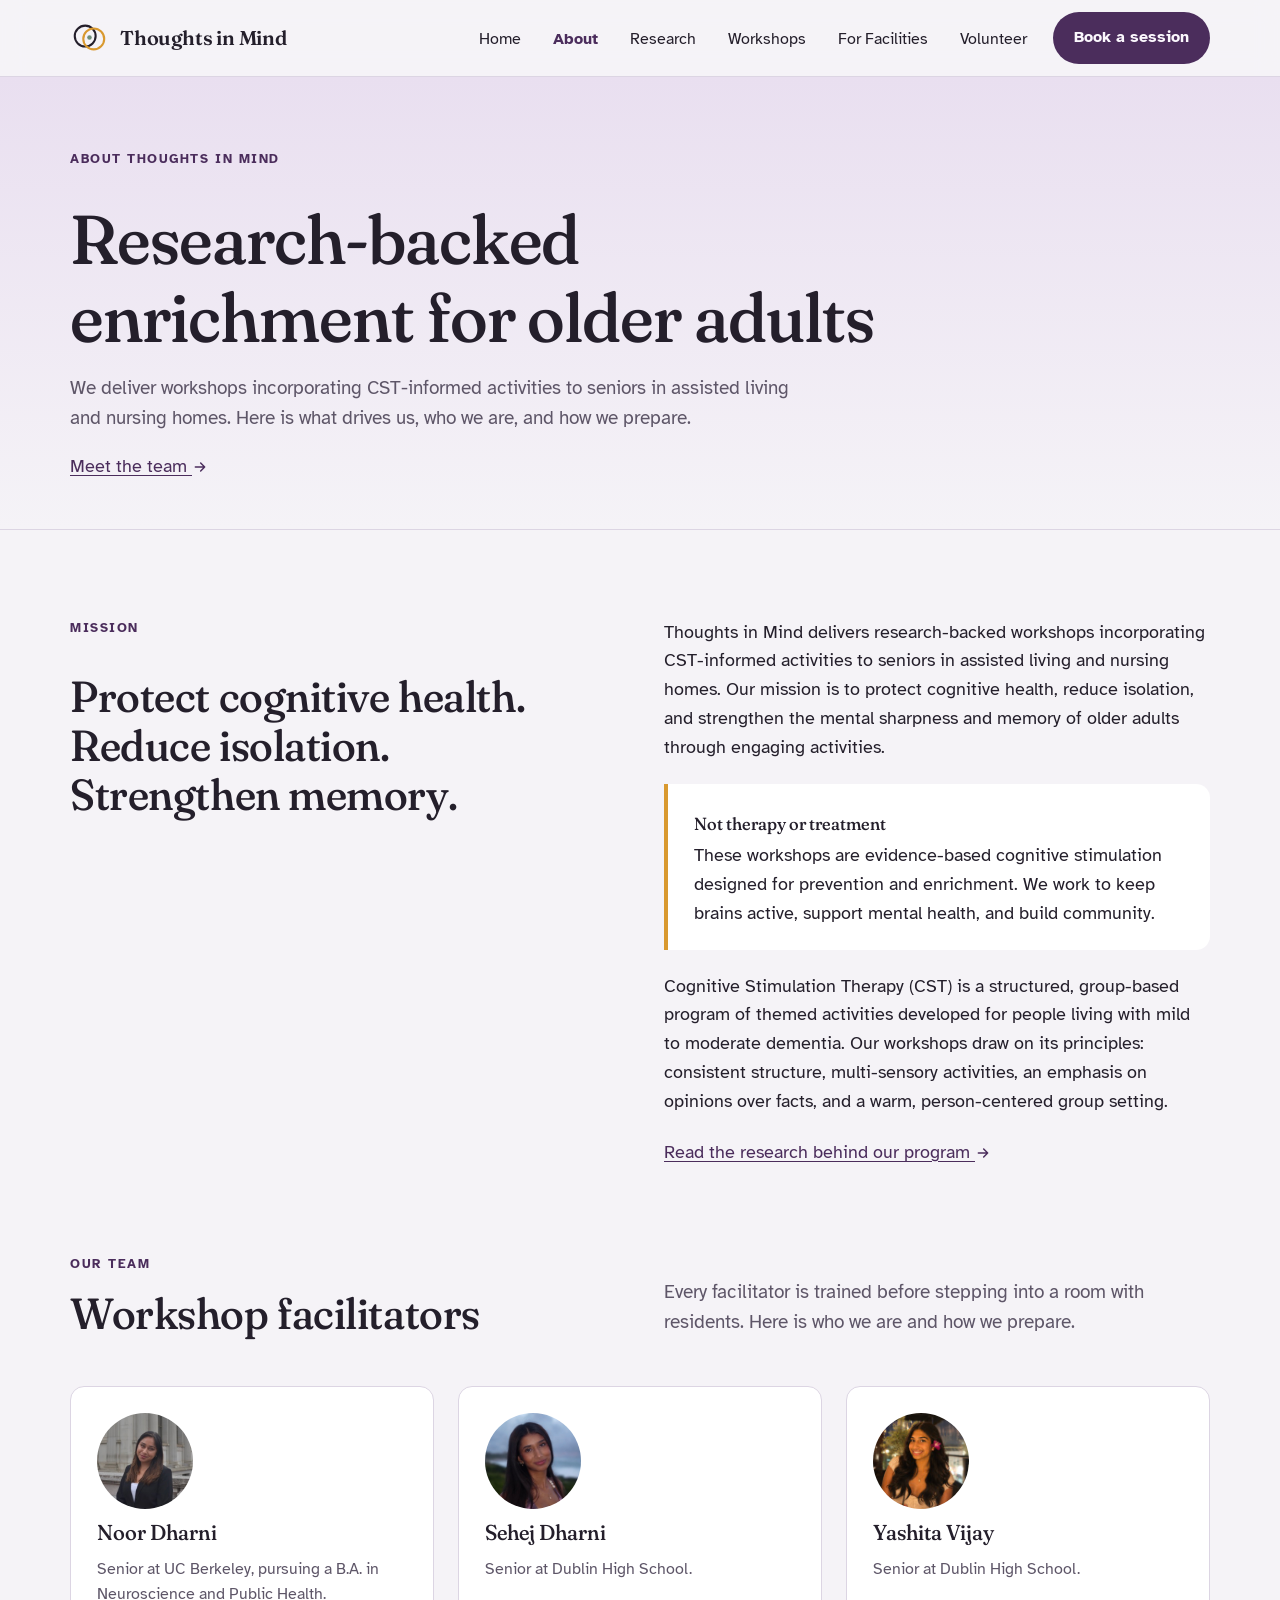
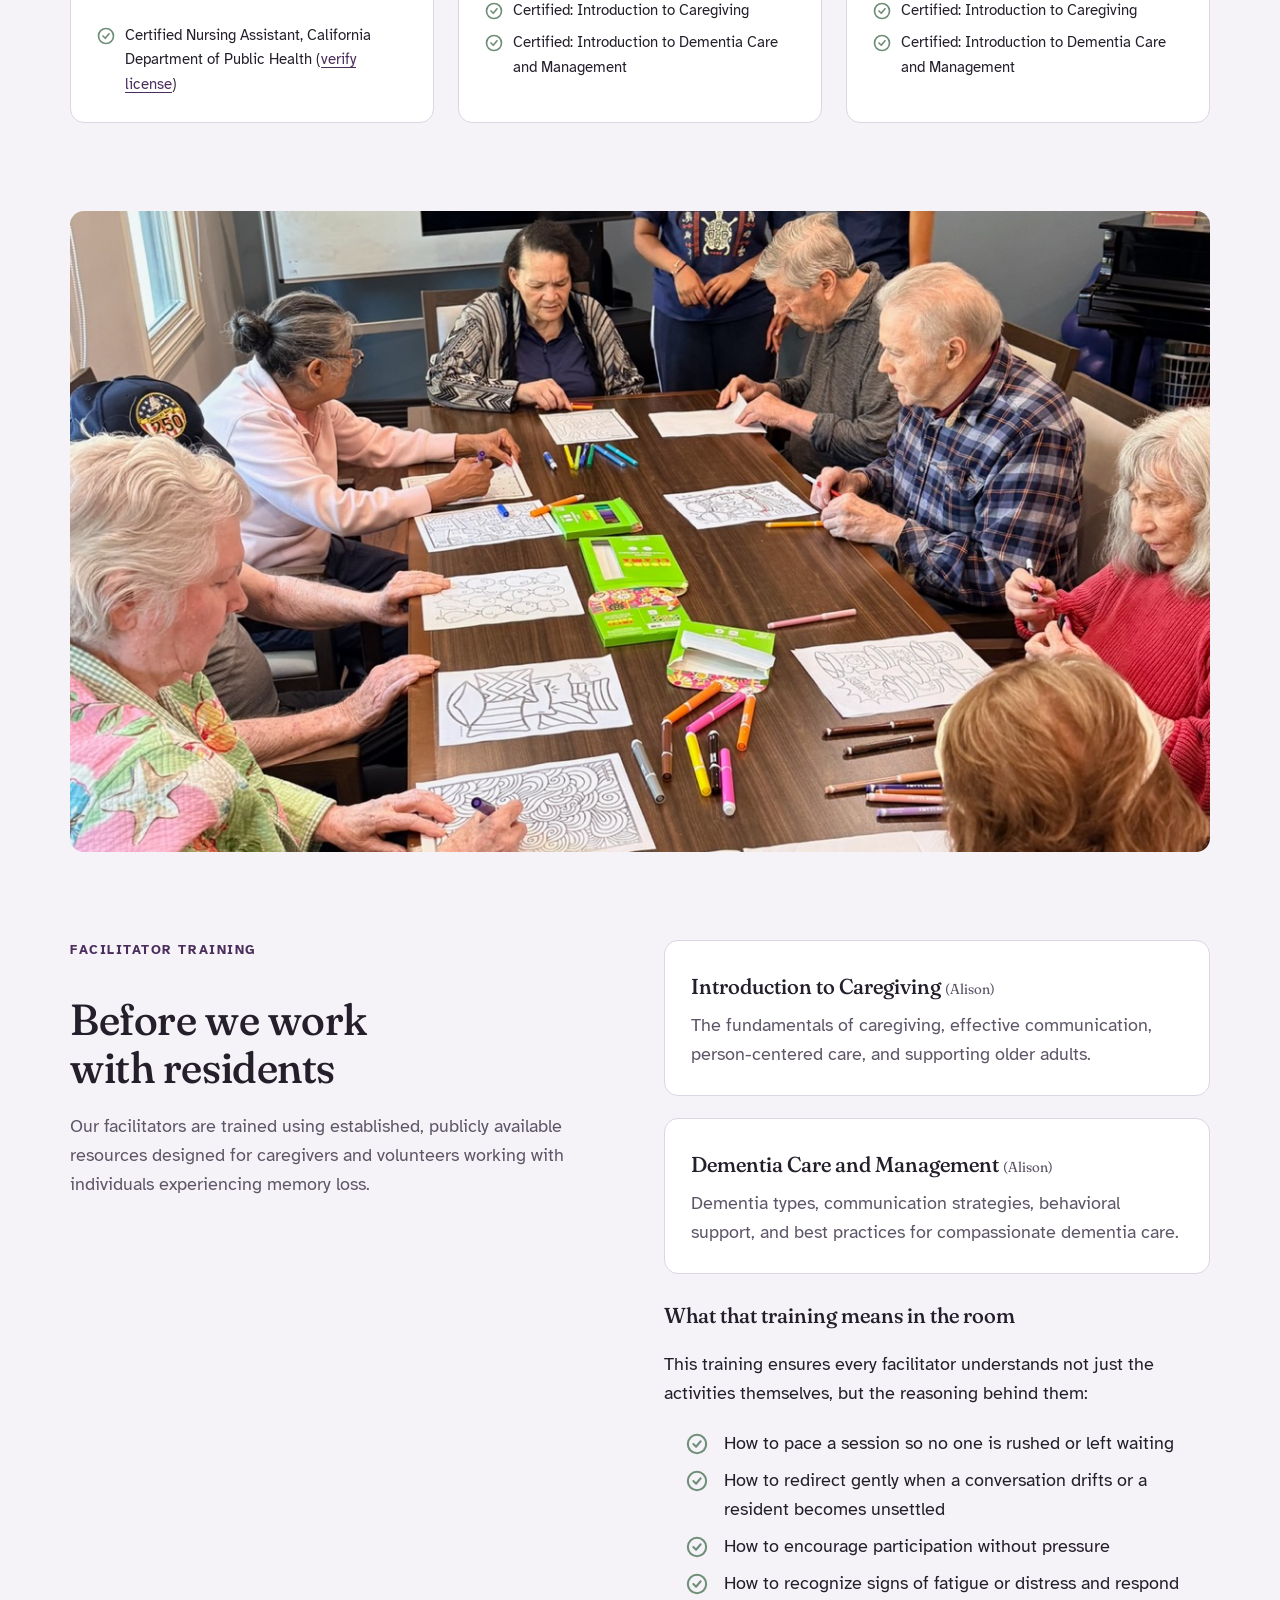
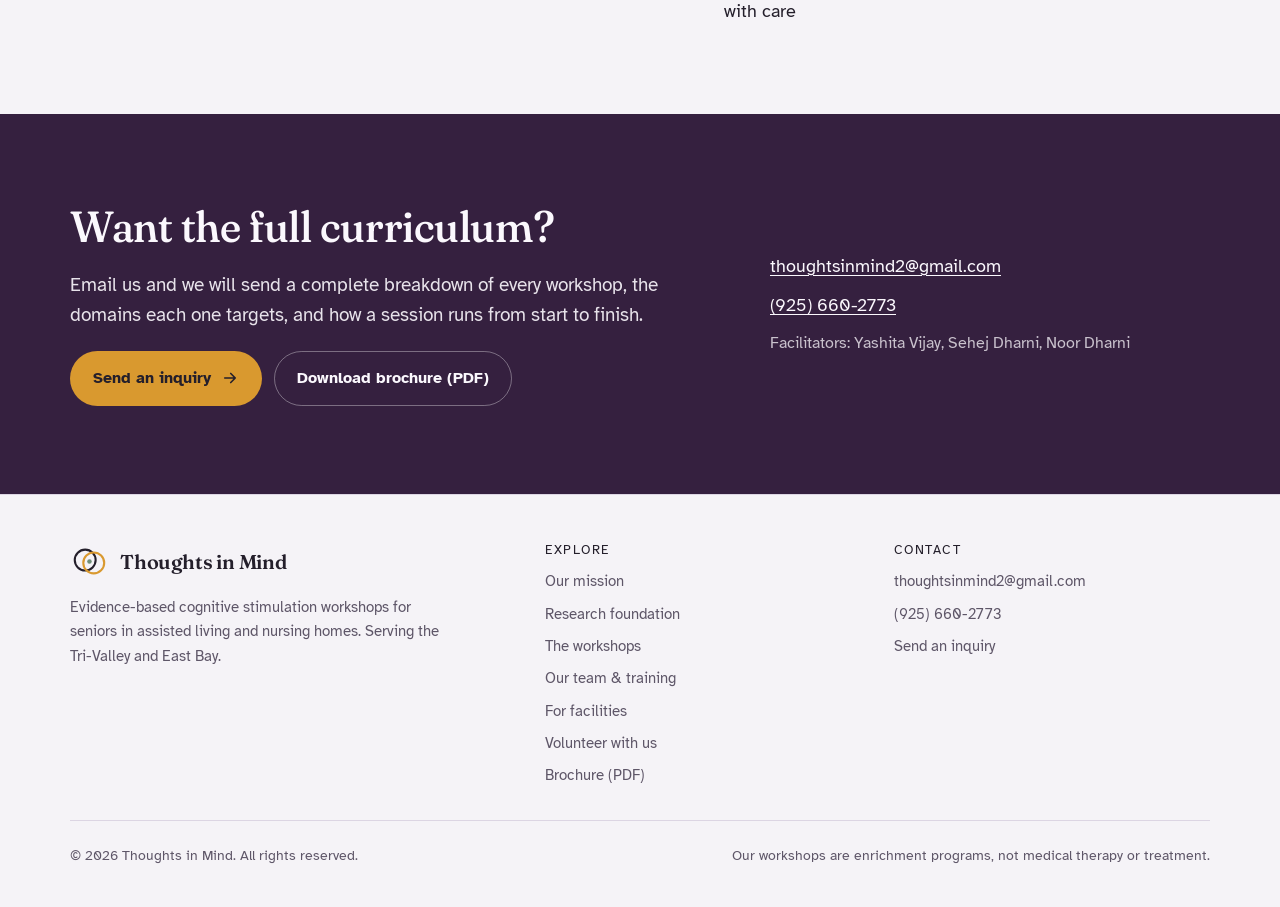
==== commit b264f136: "Remove redundant Contact link from top navigation Co-Authored-By: Claude Fable 5.1 <noreply@anthropi" ====
--- a/about.html
+++ b/about.html
@@ -10,7 +10,7 @@
 <header class="nav"><div class="wrap">
   <a class="brand" href="index.html"><svg viewBox="0 0 40 40" aria-hidden="true"><circle cx="16" cy="18" r="11" fill="none" stroke="currentColor" stroke-width="2.2"/><circle cx="25" cy="21" r="11" fill="none" stroke="var(--marigold)" stroke-width="2.2"/><circle cx="20.5" cy="19.5" r="2.4" fill="var(--sage)"/></svg><span>Thoughts in Mind</span></a>
   <button class="menu-btn" aria-expanded="false" aria-controls="nav-links" aria-label="Open menu"><svg viewBox="0 0 24 24" fill="none" stroke="currentColor" stroke-width="2" stroke-linecap="round"><path d="M4 7h16M4 12h16M4 17h16"/></svg></button>
-  <nav aria-label="Primary"><ul class="nav-links" id="nav-links"><li><a href="index.html">Home</a></li><li><a href="about.html" aria-current="page">About</a></li><li><a href="research.html">Research</a></li><li><a href="workshops.html">Workshops</a></li><li><a href="facilities.html">For Facilities</a></li><li><a href="volunteer.html">Volunteer</a></li><li><a href="contact.html">Contact</a></li><li class="nav-cta"><a class="btn btn-primary" href="contact.html">Book a session</a></li></ul></nav>
+  <nav aria-label="Primary"><ul class="nav-links" id="nav-links"><li><a href="index.html">Home</a></li><li><a href="about.html" aria-current="page">About</a></li><li><a href="research.html">Research</a></li><li><a href="workshops.html">Workshops</a></li><li><a href="facilities.html">For Facilities</a></li><li><a href="volunteer.html">Volunteer</a></li><li class="nav-cta"><a class="btn btn-primary" href="contact.html">Book a session</a></li></ul></nav>
 </div></header>
 <main id="main">
 
